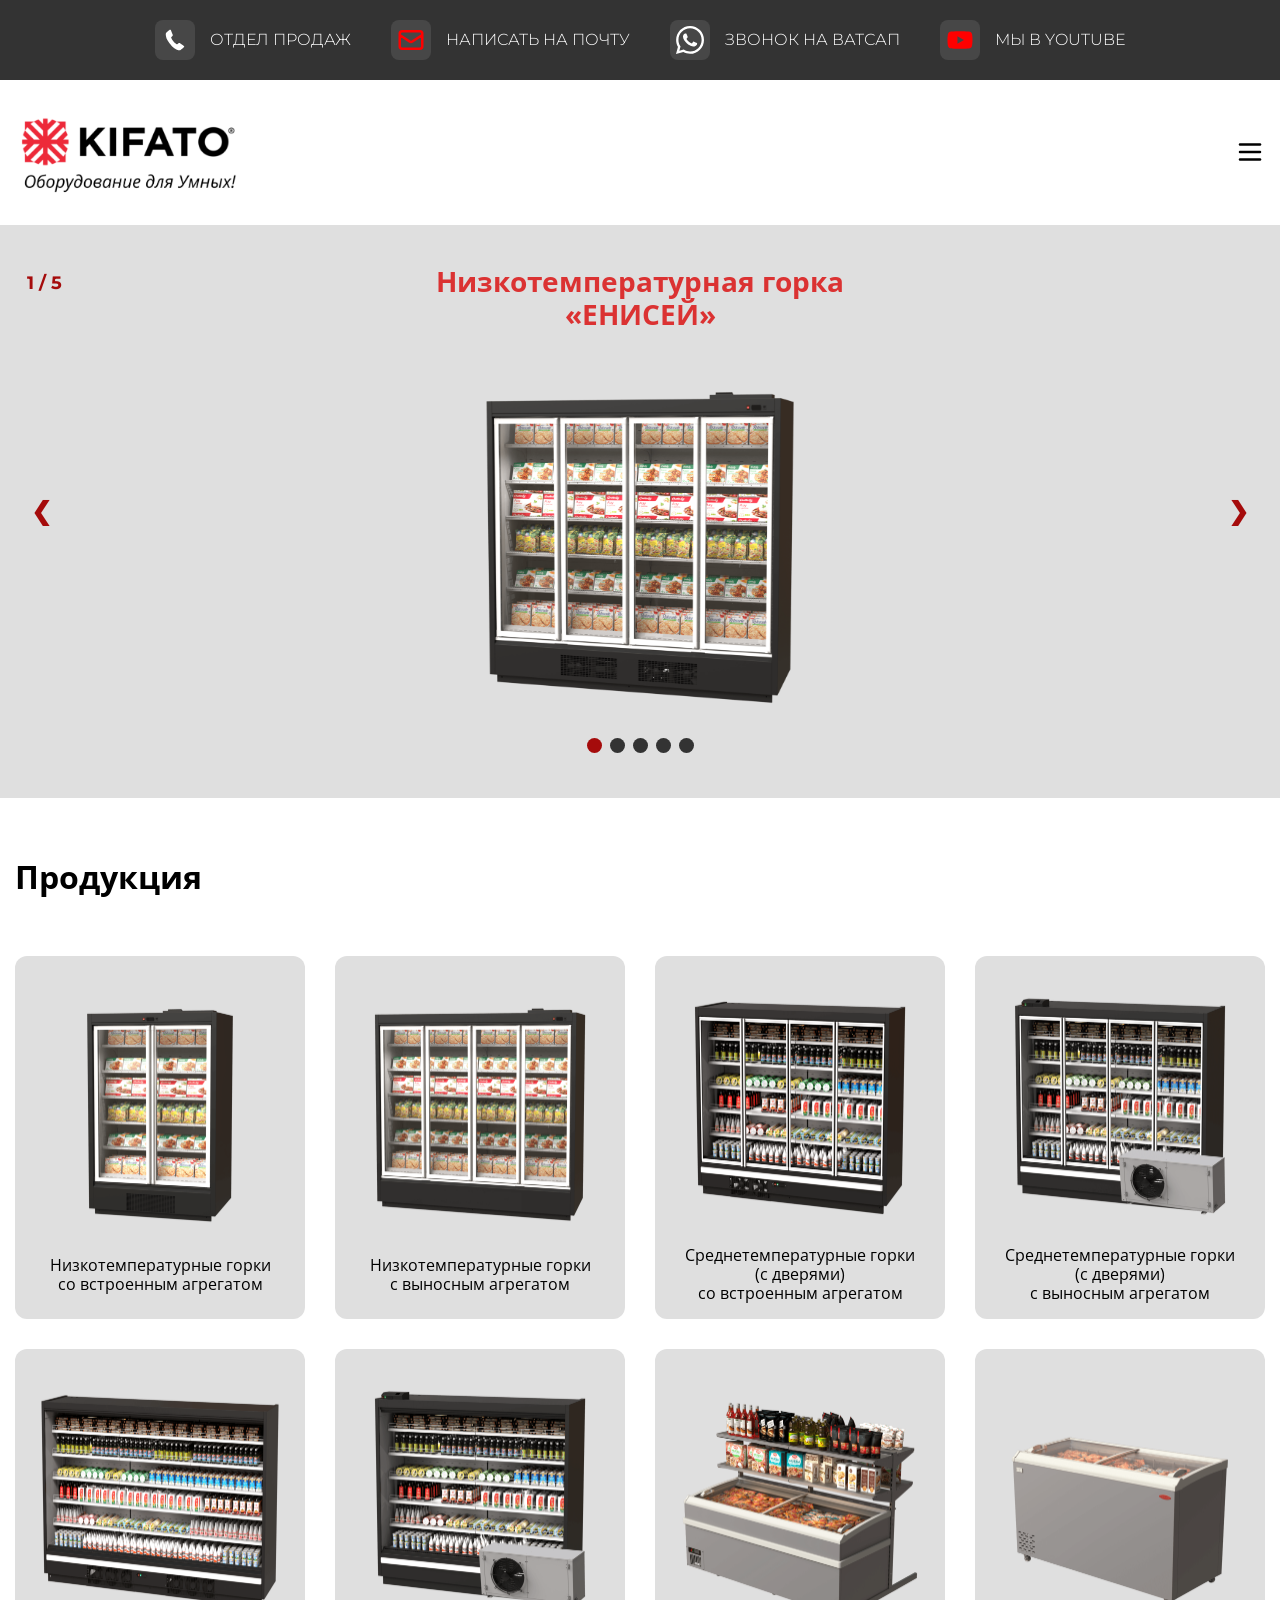
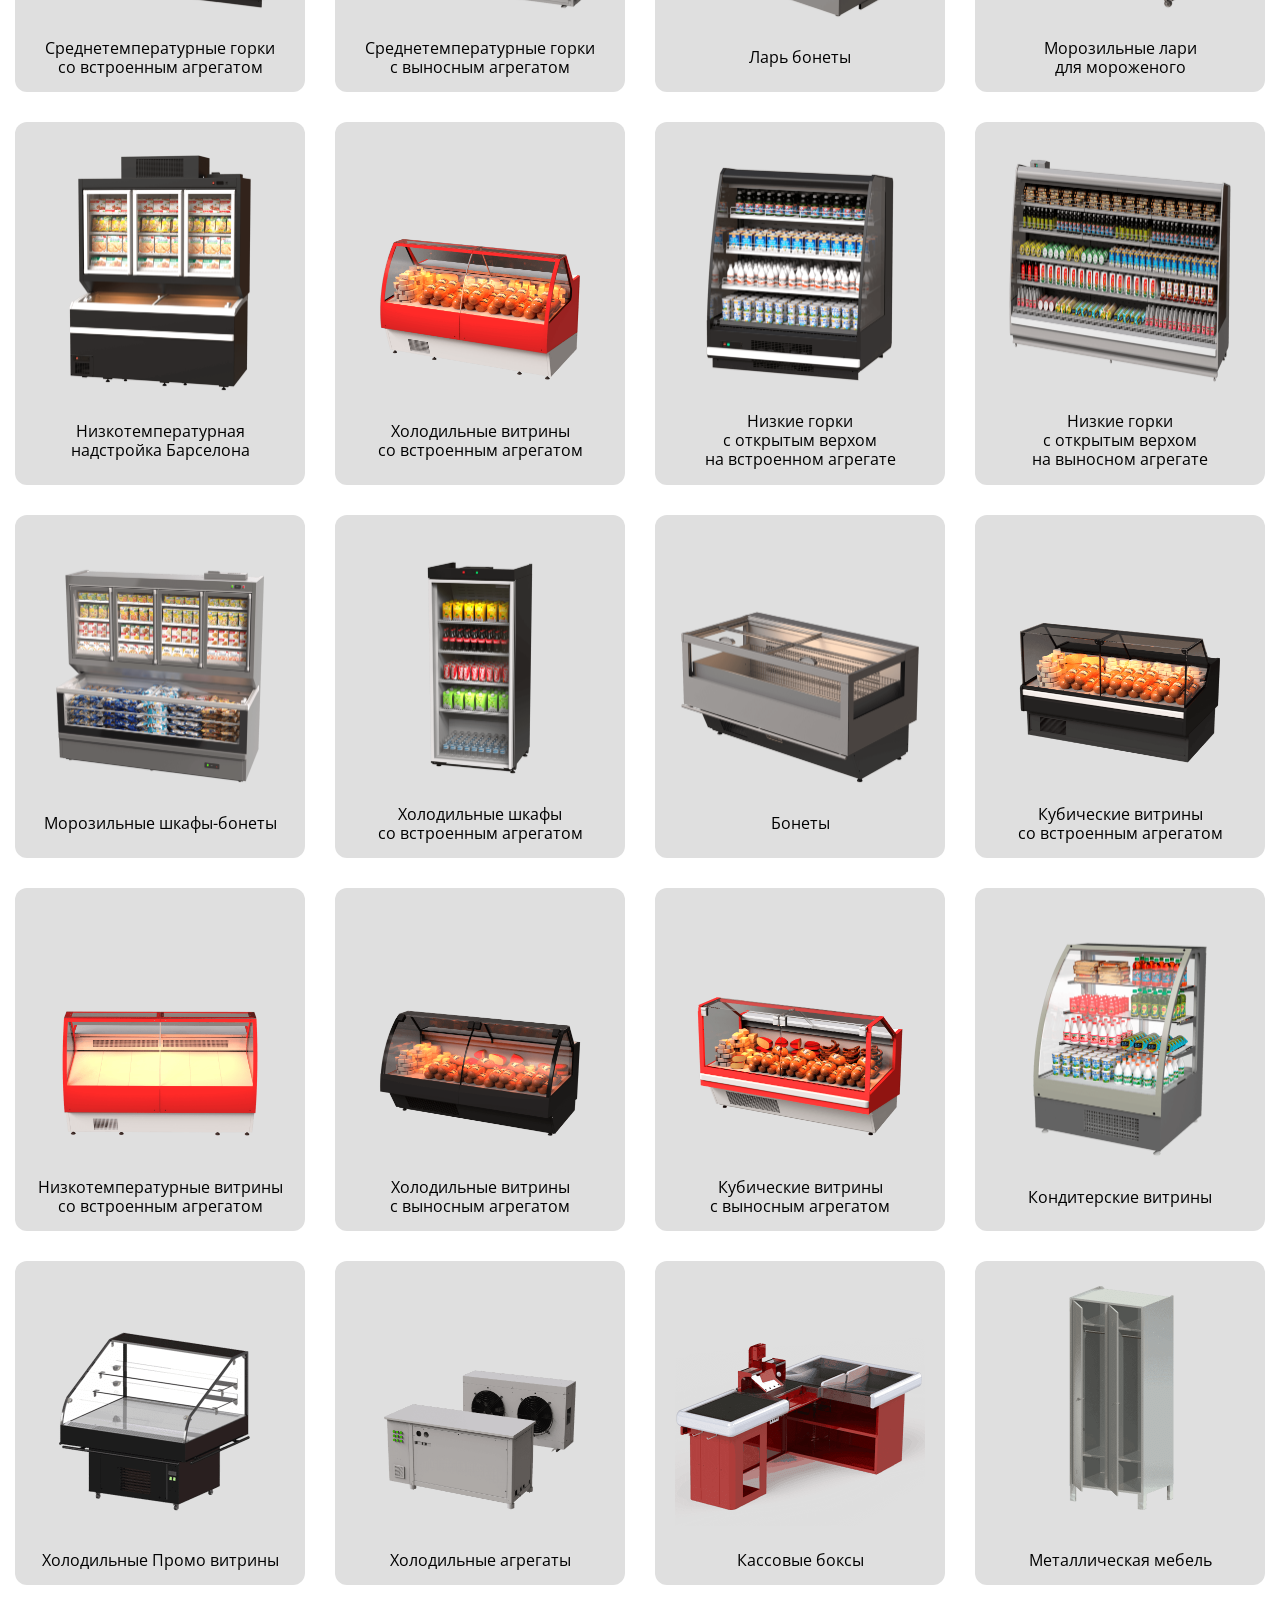
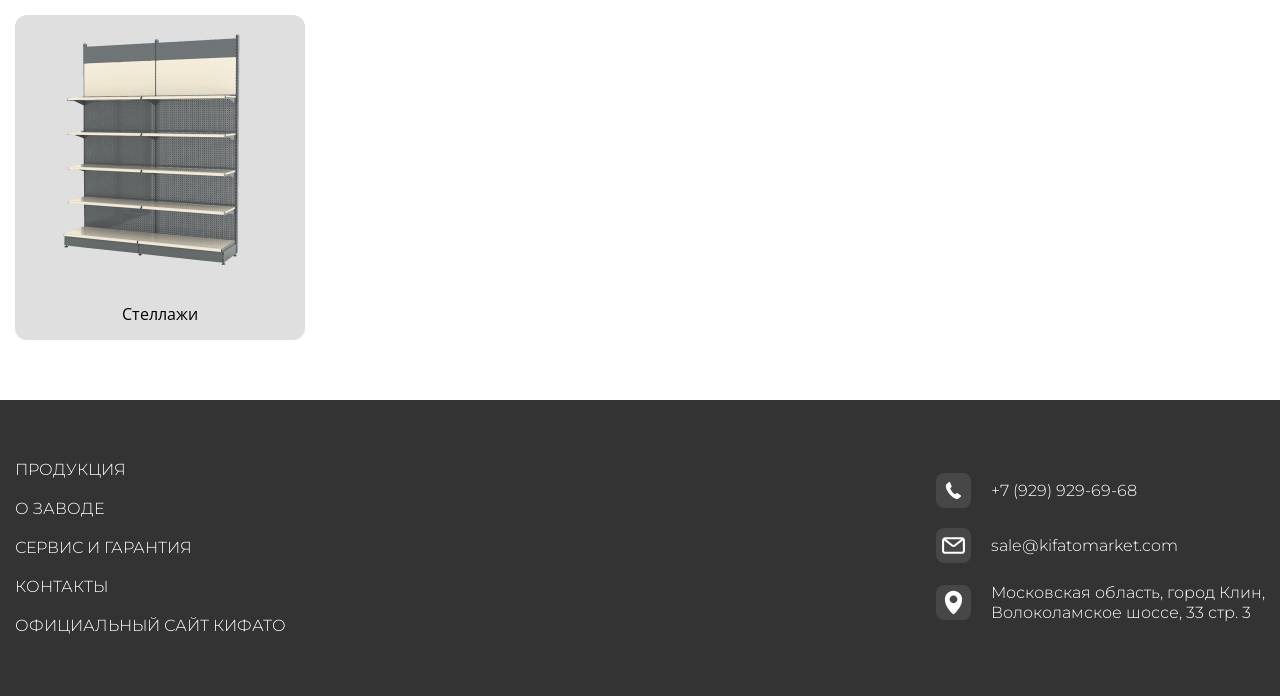
==== index.html @ a74490b3 "first commit" ====
<!DOCTYPE html>
<html lang="ru">
<head>
    <meta charset="UTF-8">
    <meta name="viewport" content="width=device-width, initial-scale=1.0">
    <title>КАТАЛОГ ХОЛОДИЛЬНОГО ОБОРУДОВАНИЯ</title>
    <link rel="stylesheet" href="./css/main.css">
    <meta name="keywords" content="Холодильное оборудование, Производство холодильного оборудования,Промышленные холодильные установки, Коммерческие холодильные системы, Холодильные камеры, Холодильные шкафы, Морозильные установки, Витрины для холодного отображения, Холодильное оборудование для супермаркетов, Морозильные камеры, Холодильное оборудование для пищевой промышленности, Холодильные агрегаты, Холодильное оборудование для магазинов">
    <meta name="description" content="Каталог холодильного оборудования от ведущего производителя полный спектр оборудования для всех видов магазинов супермаркетов гипермаркетов">
</head>
<body>

    <div class="navigation">
        <div class="top__navigation">
            <div class="conatiner">
                <div class="top__navigation__row">
                    <a href="tel:79299296968" class="top__navigation-link">
                        <img src="./img/icons/phone.svg" alt="phone">
                        <span class="top__navigation-text">отдел продаж</span>
                    </a>
                    <a href="mailto:sale@kifatomarket.com" class="top__navigation-link">
                        <img src="./img/icons/mail-red.svg" alt="mail">
                        <span class="top__navigation-text">написать на почту</span>
                    </a>
                    <a href="https://api.whatsapp.com/send/?phone=79299296968&text&type=phone_number&app_absent=0" class="top__navigation-link">
                        <img src="./img/icons/whatsapp.svg" alt="whatsapp">
                        <span class="top__navigation-text">звонок на ватсап</span>
                    </a>
                    <a href="https://www.youtube.com/channel/UCUfsoBr1ZgUbd3mUaezPyWw" class="top__navigation-link">
                        <img src="./img/icons/youtube.svg" alt="youtube">
                        <span class="top__navigation-text">мы в youtube</span>
                    </a>
                </div>
            </div>
        </div>
        <div class="bottom__navigation">
            <div class="container">
                <div class="bottom__navigation__row">
                    <div class="logo">
                        <a href="./index.html">
                            <img src="./img/logo/logo.png" alt="kifato">
                        </a>
                    </div>
                    <nav class="nav">
                        <ul class="nav__list">
                            <li class="nav__item">
                                <a href="./index.html" class="nav__link">ПРОДУКЦИЯ</a>
                            </li>
                            <li class="nav__item">
                                <a href="./factory.html" class="nav__link">О ЗАВОДЕ</a>
                            </li>
                            <li class="nav__item">
                                <a href="./service.html" class="nav__link">СЕРВИС И ГАРАНТИЯ</a>
                            </li>
                            <li class="nav__item">
                                <a href="./contacts.html" class="nav__link">КОНТАКТЫ</a>
                            </li>
                            <li class="nav__item">
                                <a href="https://kifato.com/" class="nav__link">ОФИЦИАЛЬНЫЙ САЙТ КИФАТО</a>
                            </li>
                        </ul>
                        <button class="close-menu">
                            <img src="./img/icons/close.svg" alt="close">
                        </button>
                    </nav>
                    <div class="burger-menu">
                        <button class="burger-menu__button">
                            <img src="./img/icons/burger.svg" alt="burger-menu">
                        </button>
                    </div>
                </div>
            </div>
        </div>
    </div>

    <header class="header">
        <div class="container">
            <div class="header__row">
                
                <div class="slideshow-container">

                    <div class="mySlides fade">
                        <div class="numbertext">1 / 5</div>
                        <div class="mySlides__content" style="width:100%">
                            <div class="mySlides__desc">
                                <h1 class="mySlides__title">Низкотемпературная горка <br> «ЕНИСЕЙ»</h1>
                            </div>
                            <img src="./img/products/nizkotemperaturnaya-gorka-enisey-2500-vstroyka.png" alt="Низкотемпературная горка">
                        </div>
                    </div>
  
                    <div class="mySlides fade">
                        <div class="numbertext">2 / 5</div>
                        <div class="mySlides__content" style="width:100%">
                            <div class="mySlides__desc">
                                <h1 class="mySlides__title">Шкаф-надстройка <br> «БАРСЕЛОНА»</h1>
                            </div>
                            <img src="./img/products/nizkotemperaturnaya-nadstroyka-lar-boneti-barselona.png" alt="Морозильный шкаф-надстройка">
                        </div>
                    </div>
  
                    <div class="mySlides fade">
                        <div class="numbertext">3 / 5</div>
                        <div class="mySlides__content" style="width:100%">
                            <div class="mySlides__desc">
                                <h1 class="mySlides__title">Среднетемпературная горка <br> «ПРАГА»</h1>
                            </div>
                            <img src="img/products/srednetemperaturnie-gorki-vinosnim-agregatom.png" alt="Среднетемпературная горка">
                        </div>
                    </div>

                    <div class="mySlides fade">
                        <div class="numbertext">4 / 5</div>
                        <div class="mySlides__content" style="width:100%">
                            <div class="mySlides__desc">
                                <h1 class="mySlides__title">Среднетемпературный шкаф <br> «АРКТИКА»</h1>
                            </div>
                            <img src="./img/products/xolodilnie-shkafi-vstroenim-agregatom.png" alt="Среднетемпературный шкаф">
                        </div>
                    </div>

                    <div class="mySlides fade">
                        <div class="numbertext">5 / 5</div>
                        <div class="mySlides__content" style="width:100%">
                            <div class="mySlides__desc">
                                <h1 class="mySlides__title">Ларь бонета <br> «ВЕНЕЦИЯ»</h1>
                            </div>
                            <img src="./img/products/lar-boneti.png" alt="Ларь бонета">
                        </div>
                    </div>
  
                    <a class="prev" onclick="plusSlides(-1)">&#10094;</a>
                    <a class="next" onclick="plusSlides(1)">&#10095;</a>

                </div>
  
                <div style="text-align:center">
                    <span class="dot" onclick="currentSlide(1)"></span>
                    <span class="dot" onclick="currentSlide(2)"></span>
                    <span class="dot" onclick="currentSlide(3)"></span>
                    <span class="dot" onclick="currentSlide(4)"></span>
                    <span class="dot" onclick="currentSlide(5)"></span>
                </div>
                  
            </div>

        </div>
    </header>

    <main class="main">

        <section class="products">
            <div class="container">
                <h2 class="products__title title-2">Продукция</h2>
                <div class="products__wrapper">
                    <a href="./nizkotemperaturniye-gorki-vstroenim-agregatom.html" class="product">
                        <img src="./img/products/nizkotemperaturnie-gorki-vstroenim-agregatom.png" alt="Низкотемпературные горки со встроенным агрегатом" class="product__img">
                        <h3 class="product__title title-3">
                            Низкотемпературные горки <br> со встроенным агрегатом
                        </h3>
                    </a>
                    <a href="" class="product">
                        <img src="./img/products/nizkotemperaturnie-gorki-vinosnim-agregatom.png" alt="Низкотемпературные горки с выносным агрегатом" class="product__img">
                        <h3 class="product__title title-3">
                            Низкотемпературные горки <br> с выносным агрегатом
                        </h3>
                    </a>
                    <a href="" class="product">
                        <img src="./img/products/srednetemperaturnie-gorki-vstroenim-agregatom-dveryami.png" alt="Среднетемпературные горки (с дверями) со встроенным агрегатом" class="product__img">
                        <h3 class="product__title title-3">
                            Среднетемпературные горки <br> (с дверями) <br> со встроенным агрегатом
                        </h3>
                    </a>
                    <a href="" class="product">
                        <img src="./img/products/srednetemperaturnie-gorki-vinosnim-agregatom-dveryami.png" alt="Среднетемпературные горки (с дверями) с выносным агрегатом" class="product__img">
                        <h3 class="product__title title-3">
                            Среднетемпературные горки <br> (с дверями) <br> с выносным агрегатом
                        </h3>
                    </a>
                    <a href="" class="product">
                        <img src="./img/products/srednetemperaturnie-gorki-vstroenim-agregatom.png" alt="Среднетемпературные горки со встроенным агрегатом" class="product__img">
                        <h3 class="product__title title-3">
                            Среднетемпературные горки <br> со встроенным агрегатом
                        </h3>
                    </a>
                    <a href="" class="product">
                        <img src="./img/products/srednetemperaturnie-gorki-vinosnim-agregatom.png" alt="Среднетемпературные горки с выносным агрегатом" class="product__img">
                        <h3 class="product__title title-3">
                            Среднетемпературные горки <br> с выносным агрегатом
                        </h3>
                    </a>
                    <a href="" class="product">
                        <img src="./img/products/lar-boneti.png" alt="Ларь бонеты" class="product__img">
                        <h3 class="product__title title-3">
                            Ларь бонеты
                        </h3>
                    </a>
                    <a href="" class="product">
                        <img src="./img/products/morozilnie-lari-morojennogo.png" alt="Морозильные лари для мороженого" class="product__img">
                        <h3 class="product__title title-3">
                            Морозильные лари <br> для мороженого
                        </h3>
                    </a>
                    <a href="" class="product">
                        <img src="./img/products/nizkotemperaturnaya-nadstroyka-lar-boneti-barselona.png" alt="Низкотемпературная надстройка Барселона" class="product__img">
                        <h3 class="product__title title-3">
                            Низкотемпературная <br> надстройка Барселона
                        </h3>
                    </a>
                    <a href="" class="product">
                        <img src="./img/products/xolodilnie-vitrini-vstroenim-agregatom.png" alt="Холодильные витрины со встроенным агрегатом" class="product__img">
                        <h3 class="product__title title-3">
                            Холодильные витрины <br> со встроенным агрегатом
                        </h3>
                    </a>
                    <a href="" class="product">
                        <img src="./img/products/nizkie-gorki-otkritim-verxom-vstroenim-agregatom.png" alt="Низкие горки с открытым верхом на встроенном агрегате" class="product__img">
                        <h3 class="product__title title-3">
                            Низкие горки <br> с открытым верхом <br> на встроенном агрегате
                        </h3>
                    </a>
                    <a href="" class="product">
                        <img src="./img/products/nizkie-gorki-otkritim-verxom-vinosnom-agregate.png" alt="Низкие горки с открытым верхом на выносном агрегате" class="product__img">
                        <h3 class="product__title title-3">
                            Низкие горки <br> с открытым верхом <br> на выносном агрегате
                        </h3>
                    </a>
                    <a href="" class="product">
                        <img src="./img/products/morozilnie-shkafi-boneti.png" alt="Морозильные шкафы-бонеты" class="product__img">
                        <h3 class="product__title title-3">
                            Морозильные шкафы-бонеты
                        </h3>
                    </a>
                    <a href="" class="product">
                        <img src="./img/products/xolodilnie-shkafi-vstroenim-agregatom.png" alt="Холодильные шкафы со встроенным агрегатом" class="product__img">
                        <h3 class="product__title title-3">
                            Холодильные шкафы <br> со встроенным агрегатом
                        </h3>
                    </a>
                    <a href="" class="product">
                        <img src="./img/products/boneti.png" alt="Бонеты" class="product__img">
                        <h3 class="product__title title-3">
                            Бонеты
                        </h3>
                    </a>
                    <a href="" class="product">
                        <img src="./img/products/kubicheskie-vitrini-vstroenim-agregatom.png" alt="Кубические витрины со встроенным агрегатом" class="product__img">
                        <h3 class="product__title title-3">
                            Кубические витрины <br> со встроенным агрегатом
                        </h3>
                    </a>
                    <a href="" class="product">
                        <img src="./img/products/nizkotemperaturnie-vitrini-vstroenim-agregatom.png" alt="Низкотемпературные витрины со встроенным агрегатом" class="product__img">
                        <h3 class="product__title title-3">
                            Низкотемпературные витрины <br> со встроенным агрегатом
                        </h3>
                    </a>
                    <a href="" class="product">
                        <img src="./img/products/xolodilnie-vitrini-vinosnim-agregatom.png" alt="Холодильные витрины с выносным агрегатом" class="product__img">
                        <h3 class="product__title title-3">
                            Холодильные витрины <br> с выносным агрегатом 
                        </h3>
                    </a>
                    <a href="" class="product">
                        <img src="./img/products/kubicheskie-vitrini-vinosnim-agregatom.png" alt="Кубические витрины с выносным агрегатом" class="product__img">
                        <h3 class="product__title title-3">
                            Кубические витрины <br> с выносным агрегатом
                        </h3>
                    </a>
                    <a href="" class="product">
                        <img src="./img/products/konditerskie-vitrini.png" alt="Кондитерские витрины" class="product__img">
                        <h3 class="product__title title-3">
                            Кондитерские витрины
                        </h3>
                    </a>
                    <a href="" class="product">
                        <img src="./img/products/xolodilnie-promo-vitrini.png" alt="Холодильные Промо витрины" class="product__img">
                        <h3 class="product__title title-3">
                            Холодильные Промо витрины
                        </h3>
                    </a>
                    <a href="" class="product">
                        <img src="./img/products/xolodilnie-agregati.png" alt="Холодильные агрегаты" class="product__img">
                        <h3 class="product__title title-3">
                            Холодильные агрегаты
                        </h3>
                    </a>
                    <a href="" class="product">
                        <img src="./img/products/kasovie-boksi.png" alt="Кассовые боксы" class="product__img">
                        <h3 class="product__title title-3">
                            Кассовые боксы
                        </h3>
                    </a>
                    <a href="" class="product">
                        <img src="./img/products/metalicheskaya-mebel.png" alt="Металлическая мебель" class="product__img">
                        <h3 class="product__title title-3">
                            Металлическая мебель
                        </h3>
                    </a>
                    <a href="./stelaji.html" class="product">
                        <img src="./img/products/stelaj.png" alt="Стеллажи" class="product__img">
                        <h3 class="product__title title-3">
                            Стеллажи
                        </h3>
                    </a>
                </div>
            </div>
        </section>

    </main>
    
    <footer class="footer">
        <div class="container">
            <div class="footer__row">
                <div class="footer__nav">
                    <ul class="footer__nav-list">    
                        <li class="footer__nav-item">
                            <a href="./index.html" class="footer__nav-link">ПРОДУКЦИЯ</a>
                        </li>
                        <li class="footer__nav-item">
                            <a href="./factory.html" class="footer__nav-link">О ЗАВОДЕ</a>
                        </li>
                        <li class="footer__nav-item">
                            <a href="./service.html" class="footer__nav-link">СЕРВИС И ГАРАНТИЯ</a>
                        </li>
                        <li class="footer__nav-item">
                            <a href="./contacts.html" class="footer__nav-link">КОНТАКТЫ</a>
                        </li>
                        <li class="footer__nav-item">
                            <a href="https://kifato.com/" class="footer__nav-link">ОФИЦИАЛЬНЫЙ САЙТ КИФАТО</a>
                        </li>
                    </ul>
                </div>
                <div class="footer__socials">
                    <ul class="footer__socials-list">
                        <li class="footer__socials-item">
                            <a href="tel:79299296968">
                                <img src="./img/icons/phone.svg" alt="phone">
                                +7 (929) 929-69-68
                            </a>
                        </li>
                        <li class="footer__socials-item">
                            <a href="mailto:sale@kifatomarket.com">
                                <img src="./img/icons/mail.svg" alt="email">
                                sale@kifatomarket.com
                            </a>
                        </li>
                        <li class="footer__socials-item">
                            <span>
                                <img src="./img/icons/address.svg" alt="address">
                                Московская область, город Клин, <br> 
                                Волоколамское шоссе, 33 стр. 3
                            </span>
                        </li>
                    </ul>
                </div>
            </div>
        </div>
    </footer>

    <script src="./js/slider.js"></script>
    <script src="./js/navigation-menu.js"></script>

</body>
</html>
---- css/main.css ----
/* Reset and base styles  */
@import url("https://fonts.googleapis.com/css2?family=Montserrat:wght@300;400;700&family=Open+Sans:wght@400;500;700&family=Playfair+Display:wght@400;700&display=swap");
* {
  padding: 0px;
  margin: 0px;
  border: none;
}

*,
*::before,
*::after {
  box-sizing: border-box;
}

/* Links */
a, a:link, a:visited {
  text-decoration: none;
}

a:hover {
  text-decoration: none;
}

/* Common */
aside, nav, footer, header, section, main {
  display: block;
}

h1, h2, h3, h4, h5, h6, p {
  font-size: inherit;
  font-weight: inherit;
}

ul, ul li {
  list-style: none;
}

img {
  vertical-align: top;
}

img, svg {
  max-width: 100%;
  height: auto;
}

address {
  font-style: normal;
}

/* Form */
input, textarea, button, select {
  font-family: inherit;
  font-size: inherit;
  color: inherit;
  background-color: transparent;
}

input::-ms-clear {
  display: none;
}

button, input[type=submit] {
  display: inline-block;
  box-shadow: none;
  background-color: transparent;
  background: none;
  cursor: pointer;
}

input:focus, input:active,
button:focus, button:active {
  outline: none;
}

button::-moz-focus-inner {
  padding: 0;
  border: 0;
}

label {
  cursor: pointer;
}

legend {
  display: block;
}

html, body {
  font-family: "Montserrat", sans-serif;
  font-size: 16px;
  font-weight: 400;
  line-height: 1.2;
}

.modal-open {
  height: 100vh;
  overflow-y: hidden;
}

.container {
  max-width: 1430px;
  padding: 0 15px;
  margin: 0 auto;
}

.title-2 {
  font-size: 32px;
  font-family: "Open Sans", sans-serif;
  font-weight: 700;
}

.title-3 {
  font-size: 24px;
  font-family: "Open Sans", sans-serif;
  font-weight: 700;
}

.title-4 {
  font-size: 22px;
  font-family: "Open Sans", sans-serif;
  font-weight: 700;
  color: #ff0000;
}

@media (max-width: 992px) {
  .title-2 {
    font-size: 30px;
  }
  .title-3 {
    font-size: 22px;
  }
}
@media (max-width: 768px) {
  .title-2 {
    font-size: 28px;
  }
  .title-3 {
    font-size: 20px;
  }
  .title-4 {
    font-size: 20px;
  }
}
@media (max-width: 600px) {
  .title-2 {
    font-size: 24px;
  }
  .title-3 {
    font-size: 18px;
  }
  .title-4 {
    font-size: 18px;
  }
}
.top__navigation {
  padding: 20px;
  background-color: #333;
}

.top__navigation__row {
  display: flex;
  justify-content: center;
  align-items: center;
  -moz-column-gap: 40px;
       column-gap: 40px;
}

.top__navigation-link {
  display: flex;
  align-items: center;
  -moz-column-gap: 15px;
       column-gap: 15px;
  color: #fff;
  font-weight: 300;
  text-transform: uppercase;
  transition: opacity 0.2s ease-in;
}
.top__navigation-link:hover {
  opacity: 0.7;
}
.top__navigation-link img {
  padding: 5px;
  width: 40px;
  height: 40px;
  background-color: #474747;
  border-radius: 8px;
}

.bottom__navigation {
  padding: 30px 0;
}

.bottom__navigation__row {
  display: flex;
  justify-content: space-between;
  align-items: center;
  -moz-column-gap: 40px;
       column-gap: 40px;
}

.logo {
  max-width: 18%;
}

.nav__list {
  display: flex;
  -moz-column-gap: 30px;
       column-gap: 30px;
}

.nav__link {
  font-size: 18px;
  color: #000;
  transition: color 0.2s ease-in;
}
.nav__link:hover {
  color: #ff0000;
}

.burger-menu {
  display: none;
}

.burger-menu__button {
  width: 30px;
  height: 30px;
}

.close-menu {
  display: none;
  width: 25px;
  height: 25px;
}

@media (max-width: 1300px) {
  .nav {
    display: flex;
    justify-content: center;
    align-items: center;
    height: 0%;
    width: 100%;
    position: fixed;
    z-index: 1;
    top: 0;
    left: 0;
    background-color: rgb(0, 0, 0);
    overflow-y: hidden;
    transition: 0.5s;
  }
  .nav__list {
    flex-direction: column;
    align-items: center;
    row-gap: 20px;
  }
  .nav__link {
    font-size: 14px;
    color: #fff;
    text-align: center;
  }
  .nav--open {
    height: 100%;
  }
  .burger-menu {
    display: block;
  }
  .close-menu {
    position: absolute;
    top: 20px;
    right: 20px;
    display: block;
  }
}
@media (max-width: 992px) {
  .logo {
    max-width: 25%;
  }
}
@media (max-width: 768px) {
  .logo {
    max-width: 30%;
  }
  .top__navigation-link span {
    display: none;
  }
}
@media (max-width: 600px) {
  .logo {
    max-width: 40%;
  }
}
@media (max-width: 426px) {
  .logo {
    max-width: 50%;
  }
}
.header {
  padding: 40px 0;
  background-color: #dfdfdf;
}

.slideshow-container {
  position: relative;
  max-width: 100%;
  height: auto;
}

.mySlides {
  display: none;
}

.mySlides__content {
  display: flex;
  flex-direction: column;
  justify-content: center;
  align-items: center;
}
.mySlides__content img {
  max-width: 30%;
  margin-bottom: 20px;
}

.mySlides__title {
  text-align: center;
  font-family: "Open Sans", sans-serif;
  font-size: 28px;
  font-weight: 700;
  color: #db3232;
  margin-bottom: 20px;
}

.prev, .next {
  cursor: pointer;
  position: absolute;
  top: 50%;
  width: auto;
  margin-top: -22px;
  padding: 16px;
  color: #a50b0b;
  font-weight: bold;
  font-size: 25px;
  transition: 0.6s ease;
  border-radius: 0 3px 3px 0;
  -webkit-user-select: none;
     -moz-user-select: none;
          user-select: none;
}

.next {
  right: 0;
  border-radius: 3px 0 0 3px;
}

.prev:hover, .next:hover {
  background-color: rgba(0, 0, 0, 0.8);
  color: #fff;
}

.numbertext {
  color: #a50b0b;
  font-weight: 700;
  padding: 8px 12px;
  position: absolute;
  font-size: 18px;
  top: 0;
}

.dot {
  cursor: pointer;
  height: 15px;
  width: 15px;
  margin: 0 2px;
  background-color: #333;
  border-radius: 50%;
  display: inline-block;
  transition: background-color 0.6s ease;
}

.active, .dot:hover {
  background-color: #a50b0b;
}

.fade {
  animation-name: fade;
  animation-duration: 1.5s;
}

@keyframes fade {
  from {
    opacity: 0.4;
  }
  to {
    opacity: 1;
  }
}
@media (max-width: 1200px) {
  .mySlides__content img {
    max-width: 35%;
  }
}
@media (max-width: 992px) {
  .mySlides__content img {
    max-width: 40%;
  }
}
@media (max-width: 768px) {
  .mySlides__content img {
    max-width: 50%;
  }
  .mySlides__title {
    font-size: 18px;
    margin-bottom: 0;
  }
  .dot {
    height: 12px;
    width: 12px;
  }
}
@media (max-width: 600px) {
  .header {
    padding: 20px 0;
  }
  .mySlides__content img {
    max-width: 70%;
  }
  .prev, .next {
    padding: 5px;
    font-size: 20px;
  }
  .numbertext {
    display: none;
  }
  .dot {
    height: 8px;
    width: 8px;
  }
}
@media (max-width: 426px) {
  .mySlides__content img {
    max-width: 90%;
  }
}
.certificate {
  padding: 60px 0;
}

.certificate__title {
  margin-bottom: 60px;
}

.certificate__row {
  display: flex;
  justify-content: space-between;
  align-items: center;
  -moz-column-gap: 40px;
       column-gap: 40px;
}

.certificate__desc {
  max-width: 50%;
  font-size: 18px;
}
.certificate__desc p + p {
  margin-top: 1em;
}

.products {
  padding: 60px 0;
}

.products__title {
  margin-bottom: 60px;
}

.products__wrapper {
  display: grid;
  grid-template-columns: repeat(auto-fit, minmax(290px, 1fr));
  grid-gap: 30px;
}

.product {
  display: flex;
  flex-direction: column;
  row-gap: 25px;
  justify-content: center;
  align-items: center;
  background-color: #dfdfdf;
  border-radius: 12px;
  padding: 15px;
}
.product:hover .product__img {
  transform: scale(1.1);
}
.product:hover .product__title {
  color: #ff0000;
}

.product__img {
  -o-object-fit: contain;
     object-fit: contain;
  height: 250px;
  transition: transform 0.3s ease-in;
}

.product__title {
  color: #000;
  font-size: 16px;
  font-weight: 400;
  text-align: center;
  transition: color 0.3s ease-in;
}

.footer {
  padding: 60px 0;
  background-color: #333;
}
.footer a {
  transition: opacity 0.2s ease-in;
}
.footer a:hover {
  opacity: 0.5;
}

.footer__row {
  display: flex;
  justify-content: space-between;
  align-items: center;
  -moz-column-gap: 40px;
       column-gap: 40px;
  row-gap: 40px;
}

.footer__nav-list, .footer__socials-list {
  display: flex;
  flex-direction: column;
  row-gap: 20px;
}

.footer__nav-link {
  font-weight: 300;
  color: #fff;
}

.footer__socials-item a, .footer__socials-item span {
  display: flex;
  align-items: center;
  -moz-column-gap: 20px;
       column-gap: 20px;
  font-weight: 300;
  color: #fff;
}
.footer__socials-item a img, .footer__socials-item span img {
  padding: 5px;
  width: 35px;
  height: 35px;
  background-color: #474747;
  border-radius: 8px;
}

@media (max-width: 768px) {
  .footer {
    padding: 40px 0;
  }
  .footer__row {
    flex-direction: column;
    align-items: start;
  }
  .footer__nav-list, .footer__socials-list {
    row-gap: 15px;
  }
}
@media (max-width: 600px) {
  .footer {
    padding: 20px 0;
  }
  .footer__nav-link {
    font-size: 14px;
  }
  .footer__socials-item a, .footer__socials-item span {
    -moz-column-gap: 15px;
         column-gap: 15px;
    font-size: 14px;
  }
  .footer__socials-item a img, .footer__socials-item span img {
    width: 30px;
    height: 30px;
  }
}
.factory {
  padding: 60px 0;
}

.factory__title {
  margin-bottom: 60px;
}

.factory__row {
  max-width: 1200px;
  margin: 0 auto;
  display: flex;
  flex-direction: column;
  row-gap: 80px;
}

.factory__img img {
  width: 100%;
}

.factory__desc {
  display: flex;
  flex-direction: column;
  row-gap: 30px;
}
.factory__desc p {
  font-size: 18px;
}

.factory__list-title {
  color: #ff0000;
  font-size: 18px;
  text-decoration: underline;
}

.factory__list {
  display: flex;
  flex-direction: column;
  row-gap: 15px;
  font-weight: 700;
}

.factory__video {
  display: flex;
  justify-content: center;
  -moz-column-gap: 30px;
       column-gap: 30px;
  row-gap: 30px;
}
.factory__video iframe {
  max-width: 600px;
}

@media (max-width: 768px) {
  .factory {
    padding: 40px 0;
  }
  .factory__title {
    margin-bottom: 40px;
  }
  .factory__row {
    row-gap: 60px;
  }
  .factory__video {
    flex-direction: column;
    align-items: center;
  }
  .factory__video iframe {
    max-width: 100%;
  }
}
@media (max-width: 600px) {
  .factory {
    padding: 20px 0;
  }
  .factory__title {
    margin-bottom: 20px;
  }
  .factory__row {
    row-gap: 30px;
  }
  .factory__img img {
    width: 100%;
    height: 220px;
    -o-object-fit: cover;
       object-fit: cover;
  }
  .factory__desc {
    row-gap: 20px;
  }
  .factory__desc p {
    font-size: 16px;
  }
  .factory__list-title {
    font-size: 16px;
  }
  .factory__list {
    font-size: 14px;
  }
}
.service {
  padding: 60px 0;
}

.service__title {
  margin-bottom: 60px;
}

.service__row {
  display: flex;
  flex-direction: column;
  row-gap: 60px;
}

.service__content-title {
  font-size: 28px;
  margin-bottom: 30px;
  text-align: center;
  color: #ff0000;
}

.service__content-desc {
  padding: 20px;
  font-weight: 700;
  font-size: 18px;
  line-height: 1.5;
  text-align: justify;
  background-color: #474747;
  color: #fff;
}

.service__gallery-title {
  margin-bottom: 30px;
}

.service__gallery-wrapper {
  display: grid;
  grid-template-columns: repeat(auto-fit, minmax(290px, 1fr));
  grid-gap: 30px;
}

.service__job-title {
  margin-bottom: 30px;
}

.service__job-list {
  display: flex;
  flex-direction: column;
  row-gap: 15px;
}

.service__job-item {
  font-family: "Open Sans", sans-serif;
  font-weight: 700;
  text-transform: uppercase;
}

@media (max-width: 768px) {
  .service {
    padding: 40px 0;
  }
  .service__title {
    margin-bottom: 40px;
  }
  .service__row {
    row-gap: 30px;
  }
}
@media (max-width: 600px) {
  .service {
    padding: 20px 0;
  }
  .service__title {
    margin-bottom: 20px;
  }
  .service__content-title {
    font-size: 20px;
    margin-bottom: 20px;
  }
  .service__content-desc {
    padding: 10px;
    font-size: 14px;
    text-align: center;
  }
  .service__gallery-title {
    margin-bottom: 20px;
  }
  .service__job-title {
    margin-bottom: 20px;
  }
  .service__job-item {
    font-size: 14px;
  }
}
.contacts {
  padding: 60px 0;
}

.contacts__title {
  margin-bottom: 60px;
}

.contacts__row {
  display: flex;
  flex-direction: column;
  row-gap: 80px;
}

.contacts__desc {
  display: flex;
  align-items: center;
  row-gap: 30px;
  -moz-column-gap: 40px;
       column-gap: 40px;
}

.contacts__list {
  max-width: 45%;
  display: flex;
  flex-direction: column;
  row-gap: 20px;
}
.contacts__list p {
  font-size: 18px;
}
.contacts__list a, .contacts__list span {
  display: flex;
  align-items: center;
  -moz-column-gap: 15px;
       column-gap: 15px;
  color: #000;
}
.contacts__list a img, .contacts__list span img {
  width: 40px;
  height: 40px;
}

.contacts__map {
  max-width: 50%;
}
.contacts__map iframe {
  max-width: 100%;
}

.contacts__address-title {
  margin-bottom: 40px;
}

.contacts__address-list {
  display: grid;
  grid-template-columns: repeat(auto-fit, minmax(290px, 1fr));
  grid-gap: 30px;
}

.contacts__address-item {
  display: flex;
  align-items: center;
  -moz-column-gap: 10px;
       column-gap: 10px;
}
.contacts__address-item img {
  width: 40px;
  height: 40px;
}

@media (max-width: 1024px) {
  .contacts__desc {
    flex-direction: column;
  }
  .contacts__list, .contacts__map {
    max-width: 100%;
  }
}
@media (max-width: 768px) {
  .contacts {
    padding: 40px 0;
  }
  .contacts__title {
    margin-bottom: 40px;
  }
  .contacts__row {
    row-gap: 60px;
  }
}
@media (max-width: 600px) {
  .contacts {
    padding: 20px 0;
  }
  .contacts__title {
    margin-bottom: 20px;
  }
  .contacts__row {
    row-gap: 30px;
  }
  .contacts__list p {
    font-size: 16px;
  }
  .contacts__list a, .contacts__list span {
    font-size: 14px;
  }
  .contacts__list a img, .contacts__list span img {
    width: 30px;
    height: 30px;
  }
  .contacts__address-title {
    margin-bottom: 20px;
  }
  .contacts__address-item {
    font-size: 14px;
  }
  .contacts__address-item img {
    width: 30px;
    height: 30px;
  }
}
.product-description {
  padding: 60px 0;
}

.product-description__title {
  font-size: 32px;
  margin-bottom: 60px;
}

.product-description__list {
  display: grid;
  grid-gap: 30px;
  justify-content: center;
  grid-template-columns: repeat(auto-fit, minmax(290px, 600px));
}

.product-description__item {
  padding: 15px;
  border-radius: 12px;
  background-color: #dfdfdf;
}

.product-description__item-title {
  font-size: 20px;
  text-align: center;
}

.product-description__item-img {
  text-align: center;
  margin-bottom: 25px;
}
.product-description__item-img img {
  max-width: 70%;
}

.product-description__item-row {
  display: flex;
  flex-direction: column;
  row-gap: 15px;
}
.product-description__item-row .product-description__item-col {
  border-bottom: 1px solid #000000;
  padding-bottom: 15px;
}
.product-description__item-row .product-description__item-col:last-child {
  border-bottom: none;
  padding-bottom: none;
}

.product-description__item-col__title {
  font-size: 18px;
  margin-bottom: 20px;
  color: #ff0000;
  font-weight: 700;
}

.product-description__item-col__text {
  display: flex;
  flex-direction: column;
  row-gap: 15px;
  font-size: 14px;
  font-weight: 700;
  text-transform: uppercase;
}
.product-description__item-col__text dt {
  color: #f11919;
}

.product-description__item-col-hidden {
  display: none;
}

.product-description__item-col-show {
  display: block;
}

.product-description__item-col-open {
  padding: 10px;
  background-color: #f11919;
}
.product-description__item-col-open img {
  width: 30px;
  height: 30px;
}
.product-description__item-col-open--click {
  transform: rotate(180deg);
}

@media (max-width: 1270px) {
  .product-description__list {
    grid-template-columns: repeat(auto-fit, minmax(290px, 400px));
  }
}
@media (max-width: 900px) {
  .product-description__list {
    grid-template-columns: repeat(auto-fit, minmax(290px, 350px));
  }
}
@media (max-width: 768px) {
  .product-description {
    padding: 40px 0;
  }
  .product-description__list {
    grid-template-columns: repeat(auto-fit, minmax(290px, 300px));
  }
  .product-description__title {
    font-size: 24px;
    margin-bottom: 40px;
  }
  .product-description__item-img img {
    max-width: 80%;
  }
}
@media (max-width: 600px) {
  .product-description {
    padding: 20px 0;
  }
  .product-description__title {
    font-size: 20px;
    margin-bottom: 20px;
  }
  .product-description__item-img img {
    max-width: 100%;
  }
}/*# sourceMappingURL=main.css.map */
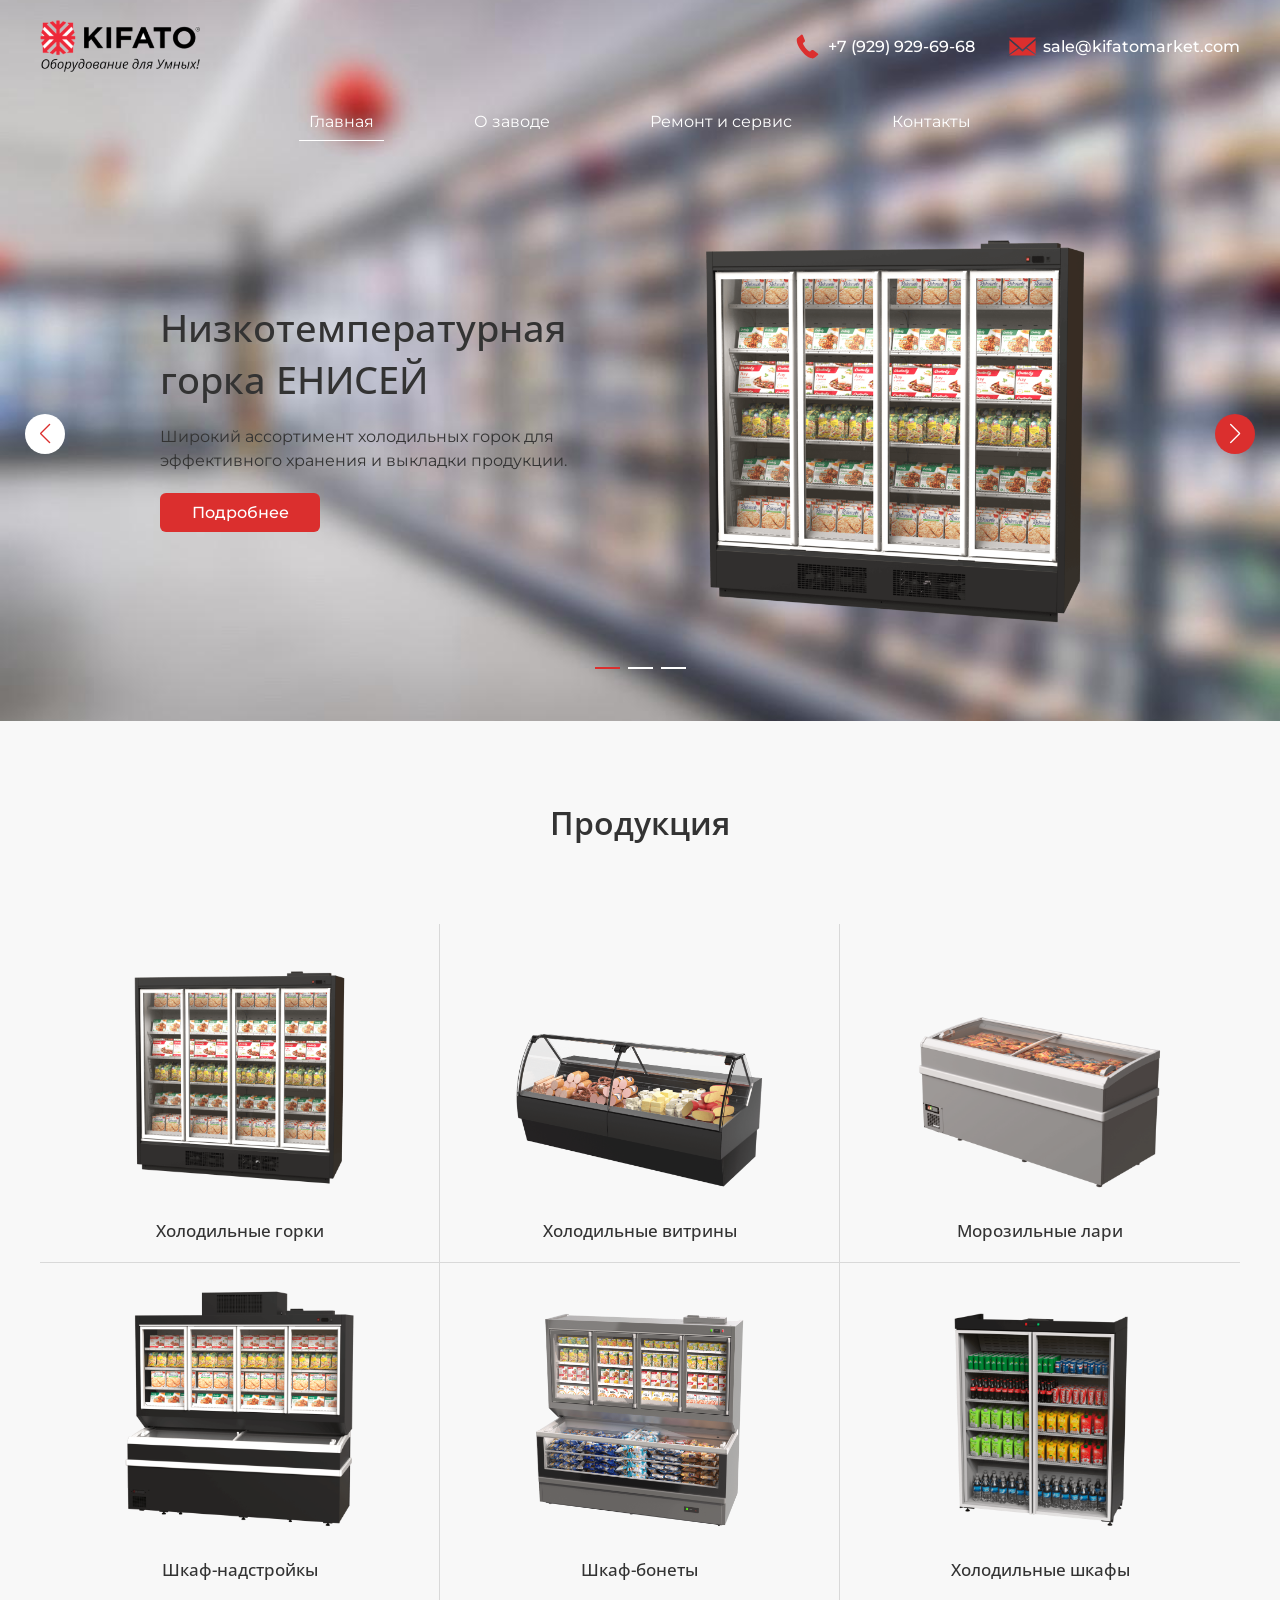
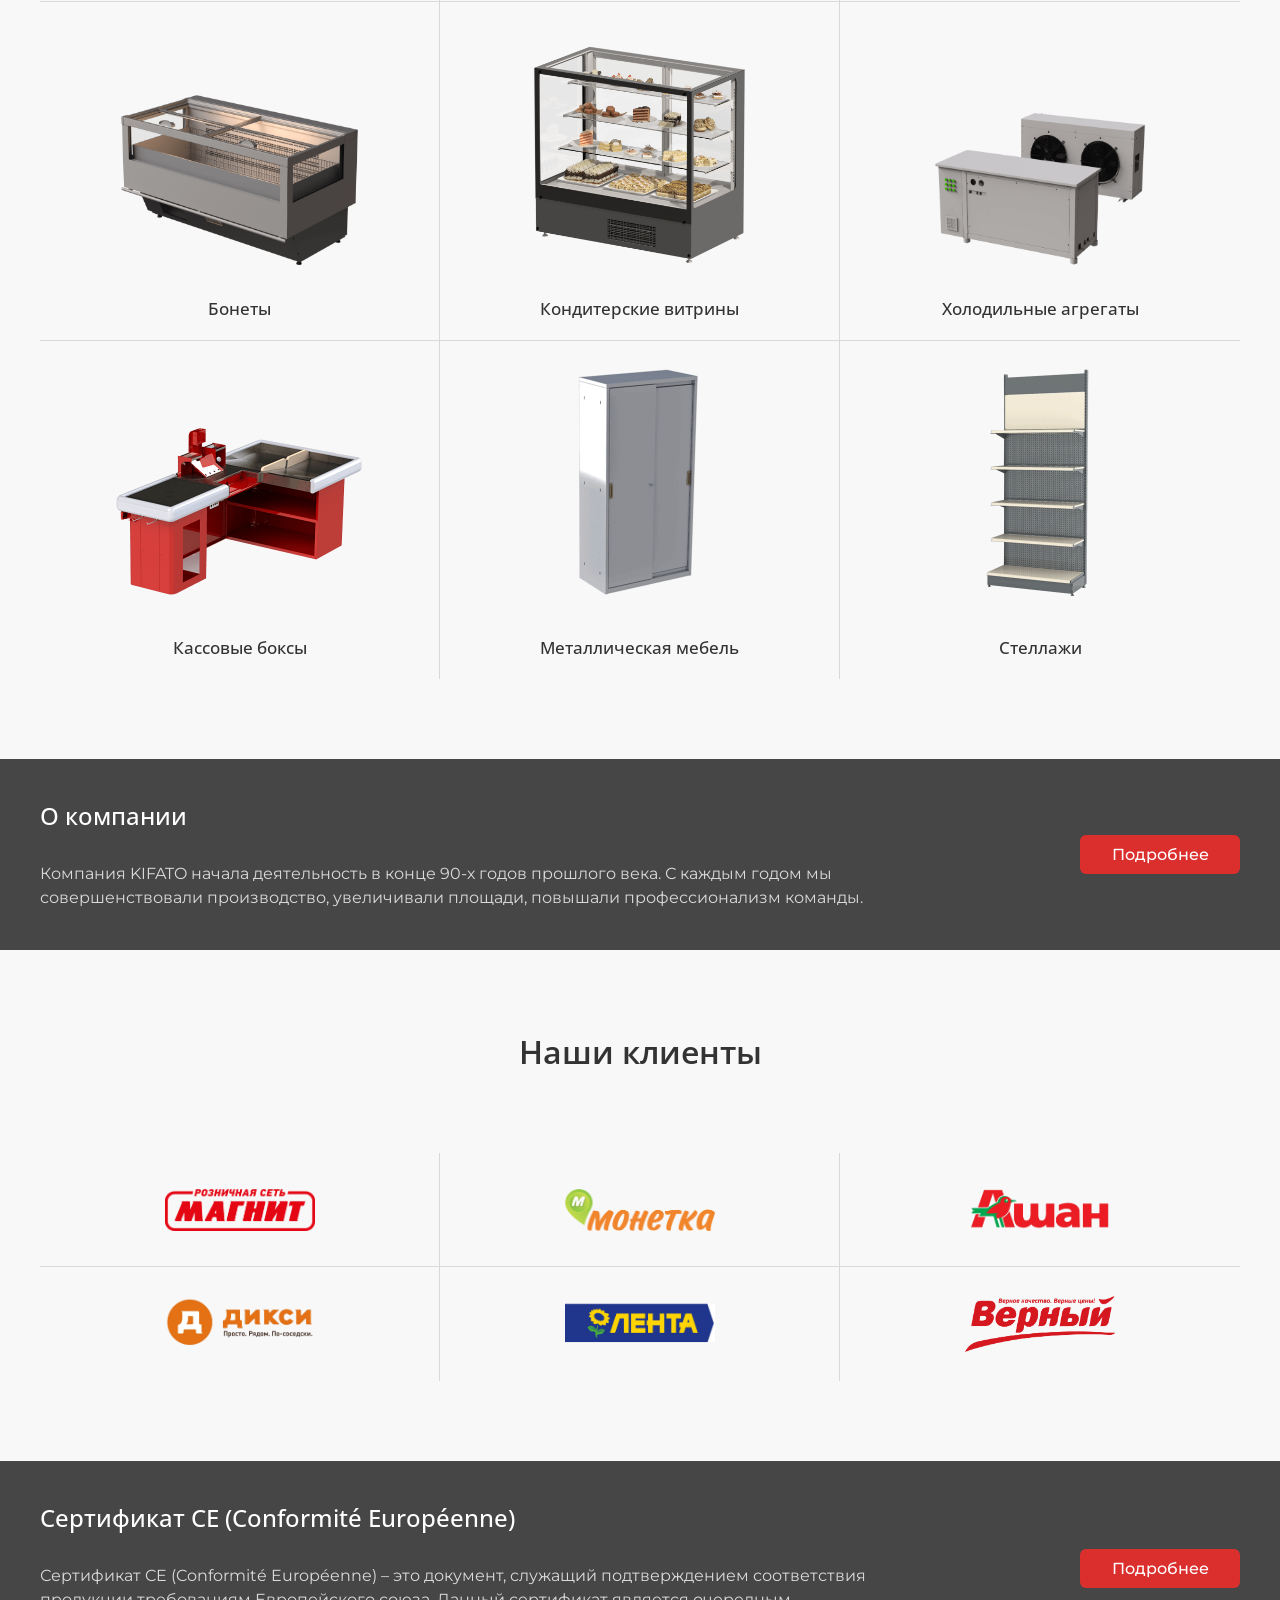
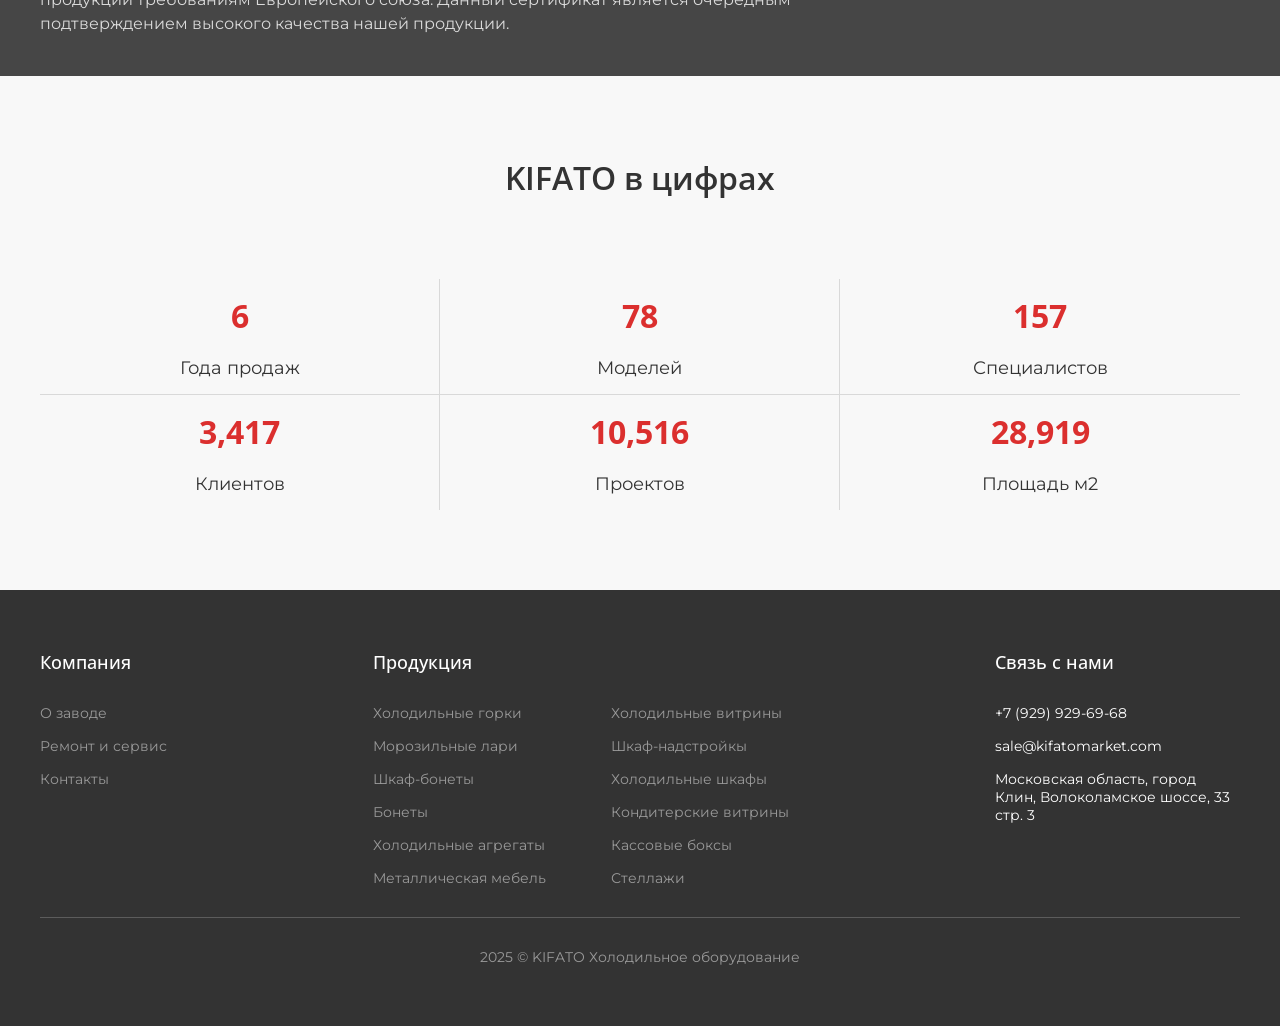
==== commit 4ab021a0: "first commit" ====
--- a/index.html
+++ b/index.html
@@ -1,365 +1,643 @@
-<!DOCTYPE html>
-<html lang="ru">
-<head>
-    <meta charset="UTF-8">
-    <meta name="viewport" content="width=device-width, initial-scale=1.0">
-    <title>КАТАЛОГ ХОЛОДИЛЬНОГО ОБОРУДОВАНИЯ</title>
-    <link rel="stylesheet" href="./css/main.css">
-    <meta name="keywords" content="Холодильное оборудование, Производство холодильного оборудования,Промышленные холодильные установки, Коммерческие холодильные системы, Холодильные камеры, Холодильные шкафы, Морозильные установки, Витрины для холодного отображения, Холодильное оборудование для супермаркетов, Морозильные камеры, Холодильное оборудование для пищевой промышленности, Холодильные агрегаты, Холодильное оборудование для магазинов">
-    <meta name="description" content="Каталог холодильного оборудования от ведущего производителя полный спектр оборудования для всех видов магазинов супермаркетов гипермаркетов">
-</head>
-<body>
-
-    <div class="navigation">
-        <div class="top__navigation">
-            <div class="conatiner">
-                <div class="top__navigation__row">
-                    <a href="tel:79299296968" class="top__navigation-link">
-                        <img src="./img/icons/phone.svg" alt="phone">
-                        <span class="top__navigation-text">отдел продаж</span>
-                    </a>
-                    <a href="mailto:sale@kifatomarket.com" class="top__navigation-link">
-                        <img src="./img/icons/mail-red.svg" alt="mail">
-                        <span class="top__navigation-text">написать на почту</span>
-                    </a>
-                    <a href="https://api.whatsapp.com/send/?phone=79299296968&text&type=phone_number&app_absent=0" class="top__navigation-link">
-                        <img src="./img/icons/whatsapp.svg" alt="whatsapp">
-                        <span class="top__navigation-text">звонок на ватсап</span>
-                    </a>
-                    <a href="https://www.youtube.com/channel/UCUfsoBr1ZgUbd3mUaezPyWw" class="top__navigation-link">
-                        <img src="./img/icons/youtube.svg" alt="youtube">
-                        <span class="top__navigation-text">мы в youtube</span>
-                    </a>
-                </div>
-            </div>
-        </div>
-        <div class="bottom__navigation">
-            <div class="container">
-                <div class="bottom__navigation__row">
-                    <div class="logo">
-                        <a href="./index.html">
-                            <img src="./img/logo/logo.png" alt="kifato">
-                        </a>
-                    </div>
-                    <nav class="nav">
-                        <ul class="nav__list">
-                            <li class="nav__item">
-                                <a href="./index.html" class="nav__link">ПРОДУКЦИЯ</a>
-                            </li>
-                            <li class="nav__item">
-                                <a href="./factory.html" class="nav__link">О ЗАВОДЕ</a>
-                            </li>
-                            <li class="nav__item">
-                                <a href="./service.html" class="nav__link">СЕРВИС И ГАРАНТИЯ</a>
-                            </li>
-                            <li class="nav__item">
-                                <a href="./contacts.html" class="nav__link">КОНТАКТЫ</a>
-                            </li>
-                            <li class="nav__item">
-                                <a href="https://kifato.com/" class="nav__link">ОФИЦИАЛЬНЫЙ САЙТ КИФАТО</a>
-                            </li>
-                        </ul>
-                        <button class="close-menu">
-                            <img src="./img/icons/close.svg" alt="close">
-                        </button>
-                    </nav>
-                    <div class="burger-menu">
-                        <button class="burger-menu__button">
-                            <img src="./img/icons/burger.svg" alt="burger-menu">
-                        </button>
-                    </div>
-                </div>
-            </div>
-        </div>
-    </div>
-
-    <header class="header">
-        <div class="container">
-            <div class="header__row">
-                
-                <div class="slideshow-container">
-
-                    <div class="mySlides fade">
-                        <div class="numbertext">1 / 5</div>
-                        <div class="mySlides__content" style="width:100%">
-                            <div class="mySlides__desc">
-                                <h1 class="mySlides__title">Низкотемпературная горка <br> «ЕНИСЕЙ»</h1>
-                            </div>
-                            <img src="./img/products/nizkotemperaturnaya-gorka-enisey-2500-vstroyka.png" alt="Низкотемпературная горка">
-                        </div>
-                    </div>
-  
-                    <div class="mySlides fade">
-                        <div class="numbertext">2 / 5</div>
-                        <div class="mySlides__content" style="width:100%">
-                            <div class="mySlides__desc">
-                                <h1 class="mySlides__title">Шкаф-надстройка <br> «БАРСЕЛОНА»</h1>
-                            </div>
-                            <img src="./img/products/nizkotemperaturnaya-nadstroyka-lar-boneti-barselona.png" alt="Морозильный шкаф-надстройка">
-                        </div>
-                    </div>
-  
-                    <div class="mySlides fade">
-                        <div class="numbertext">3 / 5</div>
-                        <div class="mySlides__content" style="width:100%">
-                            <div class="mySlides__desc">
-                                <h1 class="mySlides__title">Среднетемпературная горка <br> «ПРАГА»</h1>
-                            </div>
-                            <img src="img/products/srednetemperaturnie-gorki-vinosnim-agregatom.png" alt="Среднетемпературная горка">
-                        </div>
-                    </div>
-
-                    <div class="mySlides fade">
-                        <div class="numbertext">4 / 5</div>
-                        <div class="mySlides__content" style="width:100%">
-                            <div class="mySlides__desc">
-                                <h1 class="mySlides__title">Среднетемпературный шкаф <br> «АРКТИКА»</h1>
-                            </div>
-                            <img src="./img/products/xolodilnie-shkafi-vstroenim-agregatom.png" alt="Среднетемпературный шкаф">
-                        </div>
-                    </div>
-
-                    <div class="mySlides fade">
-                        <div class="numbertext">5 / 5</div>
-                        <div class="mySlides__content" style="width:100%">
-                            <div class="mySlides__desc">
-                                <h1 class="mySlides__title">Ларь бонета <br> «ВЕНЕЦИЯ»</h1>
-                            </div>
-                            <img src="./img/products/lar-boneti.png" alt="Ларь бонета">
-                        </div>
-                    </div>
-  
-                    <a class="prev" onclick="plusSlides(-1)">&#10094;</a>
-                    <a class="next" onclick="plusSlides(1)">&#10095;</a>
-
-                </div>
-  
-                <div style="text-align:center">
-                    <span class="dot" onclick="currentSlide(1)"></span>
-                    <span class="dot" onclick="currentSlide(2)"></span>
-                    <span class="dot" onclick="currentSlide(3)"></span>
-                    <span class="dot" onclick="currentSlide(4)"></span>
-                    <span class="dot" onclick="currentSlide(5)"></span>
-                </div>
-                  
-            </div>
-
-        </div>
-    </header>
-
-    <main class="main">
-
-        <section class="products">
-            <div class="container">
-                <h2 class="products__title title-2">Продукция</h2>
-                <div class="products__wrapper">
-                    <a href="./nizkotemperaturniye-gorki-vstroenim-agregatom.html" class="product">
-                        <img src="./img/products/nizkotemperaturnie-gorki-vstroenim-agregatom.png" alt="Низкотемпературные горки со встроенным агрегатом" class="product__img">
-                        <h3 class="product__title title-3">
-                            Низкотемпературные горки <br> со встроенным агрегатом
-                        </h3>
-                    </a>
-                    <a href="" class="product">
-                        <img src="./img/products/nizkotemperaturnie-gorki-vinosnim-agregatom.png" alt="Низкотемпературные горки с выносным агрегатом" class="product__img">
-                        <h3 class="product__title title-3">
-                            Низкотемпературные горки <br> с выносным агрегатом
-                        </h3>
-                    </a>
-                    <a href="" class="product">
-                        <img src="./img/products/srednetemperaturnie-gorki-vstroenim-agregatom-dveryami.png" alt="Среднетемпературные горки (с дверями) со встроенным агрегатом" class="product__img">
-                        <h3 class="product__title title-3">
-                            Среднетемпературные горки <br> (с дверями) <br> со встроенным агрегатом
-                        </h3>
-                    </a>
-                    <a href="" class="product">
-                        <img src="./img/products/srednetemperaturnie-gorki-vinosnim-agregatom-dveryami.png" alt="Среднетемпературные горки (с дверями) с выносным агрегатом" class="product__img">
-                        <h3 class="product__title title-3">
-                            Среднетемпературные горки <br> (с дверями) <br> с выносным агрегатом
-                        </h3>
-                    </a>
-                    <a href="" class="product">
-                        <img src="./img/products/srednetemperaturnie-gorki-vstroenim-agregatom.png" alt="Среднетемпературные горки со встроенным агрегатом" class="product__img">
-                        <h3 class="product__title title-3">
-                            Среднетемпературные горки <br> со встроенным агрегатом
-                        </h3>
-                    </a>
-                    <a href="" class="product">
-                        <img src="./img/products/srednetemperaturnie-gorki-vinosnim-agregatom.png" alt="Среднетемпературные горки с выносным агрегатом" class="product__img">
-                        <h3 class="product__title title-3">
-                            Среднетемпературные горки <br> с выносным агрегатом
-                        </h3>
-                    </a>
-                    <a href="" class="product">
-                        <img src="./img/products/lar-boneti.png" alt="Ларь бонеты" class="product__img">
-                        <h3 class="product__title title-3">
-                            Ларь бонеты
-                        </h3>
-                    </a>
-                    <a href="" class="product">
-                        <img src="./img/products/morozilnie-lari-morojennogo.png" alt="Морозильные лари для мороженого" class="product__img">
-                        <h3 class="product__title title-3">
-                            Морозильные лари <br> для мороженого
-                        </h3>
-                    </a>
-                    <a href="" class="product">
-                        <img src="./img/products/nizkotemperaturnaya-nadstroyka-lar-boneti-barselona.png" alt="Низкотемпературная надстройка Барселона" class="product__img">
-                        <h3 class="product__title title-3">
-                            Низкотемпературная <br> надстройка Барселона
-                        </h3>
-                    </a>
-                    <a href="" class="product">
-                        <img src="./img/products/xolodilnie-vitrini-vstroenim-agregatom.png" alt="Холодильные витрины со встроенным агрегатом" class="product__img">
-                        <h3 class="product__title title-3">
-                            Холодильные витрины <br> со встроенным агрегатом
-                        </h3>
-                    </a>
-                    <a href="" class="product">
-                        <img src="./img/products/nizkie-gorki-otkritim-verxom-vstroenim-agregatom.png" alt="Низкие горки с открытым верхом на встроенном агрегате" class="product__img">
-                        <h3 class="product__title title-3">
-                            Низкие горки <br> с открытым верхом <br> на встроенном агрегате
-                        </h3>
-                    </a>
-                    <a href="" class="product">
-                        <img src="./img/products/nizkie-gorki-otkritim-verxom-vinosnom-agregate.png" alt="Низкие горки с открытым верхом на выносном агрегате" class="product__img">
-                        <h3 class="product__title title-3">
-                            Низкие горки <br> с открытым верхом <br> на выносном агрегате
-                        </h3>
-                    </a>
-                    <a href="" class="product">
-                        <img src="./img/products/morozilnie-shkafi-boneti.png" alt="Морозильные шкафы-бонеты" class="product__img">
-                        <h3 class="product__title title-3">
-                            Морозильные шкафы-бонеты
-                        </h3>
-                    </a>
-                    <a href="" class="product">
-                        <img src="./img/products/xolodilnie-shkafi-vstroenim-agregatom.png" alt="Холодильные шкафы со встроенным агрегатом" class="product__img">
-                        <h3 class="product__title title-3">
-                            Холодильные шкафы <br> со встроенным агрегатом
-                        </h3>
-                    </a>
-                    <a href="" class="product">
-                        <img src="./img/products/boneti.png" alt="Бонеты" class="product__img">
-                        <h3 class="product__title title-3">
-                            Бонеты
-                        </h3>
-                    </a>
-                    <a href="" class="product">
-                        <img src="./img/products/kubicheskie-vitrini-vstroenim-agregatom.png" alt="Кубические витрины со встроенным агрегатом" class="product__img">
-                        <h3 class="product__title title-3">
-                            Кубические витрины <br> со встроенным агрегатом
-                        </h3>
-                    </a>
-                    <a href="" class="product">
-                        <img src="./img/products/nizkotemperaturnie-vitrini-vstroenim-agregatom.png" alt="Низкотемпературные витрины со встроенным агрегатом" class="product__img">
-                        <h3 class="product__title title-3">
-                            Низкотемпературные витрины <br> со встроенным агрегатом
-                        </h3>
-                    </a>
-                    <a href="" class="product">
-                        <img src="./img/products/xolodilnie-vitrini-vinosnim-agregatom.png" alt="Холодильные витрины с выносным агрегатом" class="product__img">
-                        <h3 class="product__title title-3">
-                            Холодильные витрины <br> с выносным агрегатом 
-                        </h3>
-                    </a>
-                    <a href="" class="product">
-                        <img src="./img/products/kubicheskie-vitrini-vinosnim-agregatom.png" alt="Кубические витрины с выносным агрегатом" class="product__img">
-                        <h3 class="product__title title-3">
-                            Кубические витрины <br> с выносным агрегатом
-                        </h3>
-                    </a>
-                    <a href="" class="product">
-                        <img src="./img/products/konditerskie-vitrini.png" alt="Кондитерские витрины" class="product__img">
-                        <h3 class="product__title title-3">
-                            Кондитерские витрины
-                        </h3>
-                    </a>
-                    <a href="" class="product">
-                        <img src="./img/products/xolodilnie-promo-vitrini.png" alt="Холодильные Промо витрины" class="product__img">
-                        <h3 class="product__title title-3">
-                            Холодильные Промо витрины
-                        </h3>
-                    </a>
-                    <a href="" class="product">
-                        <img src="./img/products/xolodilnie-agregati.png" alt="Холодильные агрегаты" class="product__img">
-                        <h3 class="product__title title-3">
-                            Холодильные агрегаты
-                        </h3>
-                    </a>
-                    <a href="" class="product">
-                        <img src="./img/products/kasovie-boksi.png" alt="Кассовые боксы" class="product__img">
-                        <h3 class="product__title title-3">
-                            Кассовые боксы
-                        </h3>
-                    </a>
-                    <a href="" class="product">
-                        <img src="./img/products/metalicheskaya-mebel.png" alt="Металлическая мебель" class="product__img">
-                        <h3 class="product__title title-3">
-                            Металлическая мебель
-                        </h3>
-                    </a>
-                    <a href="./stelaji.html" class="product">
-                        <img src="./img/products/stelaj.png" alt="Стеллажи" class="product__img">
-                        <h3 class="product__title title-3">
-                            Стеллажи
-                        </h3>
-                    </a>
-                </div>
-            </div>
-        </section>
-
-    </main>
-    
-    <footer class="footer">
-        <div class="container">
-            <div class="footer__row">
-                <div class="footer__nav">
-                    <ul class="footer__nav-list">    
-                        <li class="footer__nav-item">
-                            <a href="./index.html" class="footer__nav-link">ПРОДУКЦИЯ</a>
-                        </li>
-                        <li class="footer__nav-item">
-                            <a href="./factory.html" class="footer__nav-link">О ЗАВОДЕ</a>
-                        </li>
-                        <li class="footer__nav-item">
-                            <a href="./service.html" class="footer__nav-link">СЕРВИС И ГАРАНТИЯ</a>
-                        </li>
-                        <li class="footer__nav-item">
-                            <a href="./contacts.html" class="footer__nav-link">КОНТАКТЫ</a>
-                        </li>
-                        <li class="footer__nav-item">
-                            <a href="https://kifato.com/" class="footer__nav-link">ОФИЦИАЛЬНЫЙ САЙТ КИФАТО</a>
-                        </li>
-                    </ul>
-                </div>
-                <div class="footer__socials">
-                    <ul class="footer__socials-list">
-                        <li class="footer__socials-item">
-                            <a href="tel:79299296968">
-                                <img src="./img/icons/phone.svg" alt="phone">
-                                +7 (929) 929-69-68
-                            </a>
-                        </li>
-                        <li class="footer__socials-item">
-                            <a href="mailto:sale@kifatomarket.com">
-                                <img src="./img/icons/mail.svg" alt="email">
-                                sale@kifatomarket.com
-                            </a>
-                        </li>
-                        <li class="footer__socials-item">
-                            <span>
-                                <img src="./img/icons/address.svg" alt="address">
-                                Московская область, город Клин, <br> 
-                                Волоколамское шоссе, 33 стр. 3
-                            </span>
-                        </li>
-                    </ul>
-                </div>
-            </div>
-        </div>
-    </footer>
-
-    <script src="./js/slider.js"></script>
-    <script src="./js/navigation-menu.js"></script>
-
-</body>
+<!DOCTYPE html>
+<html lang="en">
+<head>
+    <meta charset="UTF-8">
+    <!-- <meta name="viewport" content="width=device-width, initial-scale=1.0"> -->
+    <meta name="viewport" content="width=device-width, initial-scale=1.0, maximum-scale=1.0, user-scalable=no">
+    <meta name="keywords" content="">
+    <meta name="description" content="">
+    <meta property="og:url" content="">
+    <meta property="og:title" content="KIFATO - Холодильное оборудование">
+    <meta property="og:description" content="">
+    <meta property="og:type" content="website">
+    <meta property="og:image" content="">
+    <title>KIFATO - Холодильное оборудование</title>
+    <link rel="stylesheet" href="./css/main.css">
+    <link rel="stylesheet" href="https://cdn.jsdelivr.net/npm/swiper@11/swiper-bundle.min.css"/>
+    <link rel="shortcut icon" href="./img/logo/kifato-icon.png" type="image/x-icon">
+</head>
+<body>
+
+    <header class="header">
+
+        <div class="header__nav-top">
+            <div class="container">
+                <div class="header__nav-wrapper">
+                    <div class="header__logo">
+                        <div class="logo">
+                            <img src="./img/logo/kifato.png" alt="Kifato" class="logo__img">
+                        </div>
+                    </div>
+                    <div class="header__contact">
+                        <ul class="header__contact-list">
+                            <li class="header__contact-item">
+                                <a href="tel:+79299296968" class="header__contact-link" target="_blank" rel="nofollow noopener">
+                                    <svg fill="#db2f2e" width="64px" height="64px" viewBox="0 0 32 32" xmlns="http://www.w3.org/2000/svg">
+                                        <g id="SVGRepo_bgCarrier" stroke-width="0"/>
+                                        <g id="SVGRepo_tracerCarrier" stroke-linecap="round" stroke-linejoin="round"/>
+                                        <g id="SVGRepo_iconCarrier">
+                                        <path d="M11.748 5.773S11.418 5 10.914 5c-.496 0-.754.229-.926.387S6.938 7.91 6.938 7.91s-.837.731-.773 2.106c.054 1.375.323 3.332 1.719 6.058 1.386 2.72 4.855 6.876 7.047 8.337 0 0 2.031 1.558 3.921 2.191.549.173 1.647.398 1.903.398.26 0 .719 0 1.246-.385.536-.389 3.543-2.807 3.543-2.807s.736-.665-.119-1.438c-.859-.773-3.467-2.492-4.025-2.944-.559-.459-1.355-.257-1.699.054-.343.313-.956.828-1.031.893-.112.086-.419.365-.763.226-.438-.173-2.234-1.148-3.899-3.426-1.655-2.276-1.837-3.02-2.084-3.824a.56.56 0 0 1 .225-.657c.248-.172 1.161-.933 1.161-.933s.591-.583.344-1.27-1.906-4.716-1.906-4.716z"/>
+                                        </g>
+                                    </svg>
+                                    <span class="header__contact-txt">+7 (929) 929-69-68</span>
+                                </a>
+                            </li>
+                            <li class="header__contact-item">
+                                <a href="mailto:sale@kifatomarket.com" class="header__contact-link" target="_blank" rel="nofollow noopener">
+                                    <svg fill="#db2f2e" width="64px" height="64px" viewBox="-4 0 32 32" version="1.1" xmlns="http://www.w3.org/2000/svg">
+                                        <g id="SVGRepo_bgCarrier" stroke-width="0"/>
+                                        <g id="SVGRepo_tracerCarrier" stroke-linecap="round" stroke-linejoin="round"/>
+                                        <g id="SVGRepo_iconCarrier"> <title>mail</title> <path d="M24 8.375l-12 10.281-12-10.281v-0.594h24v0.594zM24 22.875l-7.938-5.719 7.938-6.875v12.594zM0 10.281l7.938 6.875-7.938 5.719v-12.594zM12 20.688l3.281-2.875 8.719 6.281v0.125h-24v-0.125l8.719-6.281z"/> </g>
+                                    </svg>
+                                    <span class="header__contact-txt">sale@kifatomarket.com</span>
+                                </a>
+                            </li>
+                        </ul>
+                    </div>
+                    <div class="header__burger"></div>
+                </div>
+            </div>
+        </div>
+
+        <div class="header__nav-bottom">
+            <div class="container">
+                <nav class="nav">
+                    <ul class="nav__list">
+                        <li class="nav__list-item">
+                            <a href="./index.html" class="nav__list-link nav__list-link--active">Главная</a>
+                        </li>
+                        <li class="nav__list-item">
+                            <a href="./factory.html" class="nav__list-link">О заводе</a>
+                        </li>
+                        <li class="nav__list-item">
+                            <a href="#!" class="nav__list-link">Ремонт и сервис</a>
+                        </li>
+                        <li class="nav__list-item">
+                            <a href="#!" class="nav__list-link">Контакты</a>
+                        </li>
+                    </ul>
+                </nav>
+            </div>
+        </div>
+
+        <div class="hero">
+            <div class="container container--lg">
+                <div class="hero__container">
+                    <div class="hero__slider">
+
+                        <div class="swiper">
+                            <div class="swiper-wrapper">
+
+                                <div class="swiper-slide">
+                                    <div class="slide">
+                                        <div class="slide__content">
+                                            <h1 class="slide__title title-1">Низкотемпературная горка ЕНИСЕЙ</h1>
+                                            <div class="slide__desc">
+                                                <p>Широкий ассортимент холодильных горок для эффективного хранения и выкладки продукции.</p>
+                                            </div>
+                                            <div class="slide__button">
+                                                <a href="#!" class="button button--more">
+                                                    <span>Подробнее</span>
+                                                </a>
+                                            </div>
+                                        </div>
+                                        <div class="slide__img">
+                                            <img src="./img/catalogs/gorki/enisey-2500-vstroyka.png" alt="Холодильная горка">
+                                        </div>
+                                    </div>
+                                </div>
+
+                                <div class="swiper-slide">
+                                    <div class="slide">
+                                        <div class="slide__content">
+                                            <h1 class="slide__title title-1">Холодильная витрина АЛЯСКА</h1>
+                                            <div class="slide__desc">
+                                                <p>Практичные холодильные витрины для ежедневной работы: легко обслуживать, удобно выкладывать.</p>
+                                            </div>
+                                            <div class="slide__button">
+                                                <a href="#!" class="button button--more">
+                                                    <span>Подробнее</span>
+                                                </a>
+                                            </div>
+                                        </div>
+                                        <div class="slide__img">
+                                            <img src="./img/catalogs/vitrini/alyaska-2500.png" alt="Холодильная витрина">
+                                        </div>
+                                    </div>
+                                </div>
+
+                                <div class="swiper-slide">
+                                    <div class="slide">
+                                        <div class="slide__content">
+                                            <h1 class="slide__title title-1">Ларь бонета ВЕНЕЦИЯ</h1>
+                                            <div class="slide__desc">
+                                                <p>Простор внутри, максимум обзора снаружи. Лари-бонеты, которые упрощают выкладку и делают товар заметнее.</p>
+                                            </div>
+                                            <div class="slide__button">
+                                                <a href="#!" class="button button--more">
+                                                    <span>Подробнее</span>
+                                                </a>
+                                            </div>
+                                        </div>
+                                        <div class="slide__img">
+                                            <img src="./img/catalogs/lar-boneti/venecia-2500.png" alt="Морозильный ларь">
+                                        </div>
+                                    </div>
+                                </div>
+
+                            </div>
+                            <div class="swiper-button-prev"></div>
+                            <div class="swiper-button-next"></div>
+                            <div class="swiper-pagination"></div>
+                        </div>
+
+                    </div>
+                </div>
+            </div>
+        </div>
+
+    </header>
+
+    <!-- <header class="header">
+
+        <div class="header__nav-top">
+            <div class="container">
+                <div class="header__nav-wrapper">
+                    <div class="header__logo">
+                        <div class="logo">
+                            <img src="./img/logo/kifato.png" alt="Kifato" class="logo__img">
+                        </div>
+                    </div>
+                    <div class="header__contact">
+                        <ul class="header__contact-list">
+                            <li class="header__contact-item">
+                                <a href="tel:+79299296968" class="header__contact-link" target="_blank" rel="nofollow noopener">
+                                    <svg fill="#db2f2e" width="64px" height="64px" viewBox="0 0 32 32" xmlns="http://www.w3.org/2000/svg">
+                                        <g id="SVGRepo_bgCarrier" stroke-width="0"/>
+                                        <g id="SVGRepo_tracerCarrier" stroke-linecap="round" stroke-linejoin="round"/>
+                                        <g id="SVGRepo_iconCarrier">
+                                        <path d="M11.748 5.773S11.418 5 10.914 5c-.496 0-.754.229-.926.387S6.938 7.91 6.938 7.91s-.837.731-.773 2.106c.054 1.375.323 3.332 1.719 6.058 1.386 2.72 4.855 6.876 7.047 8.337 0 0 2.031 1.558 3.921 2.191.549.173 1.647.398 1.903.398.26 0 .719 0 1.246-.385.536-.389 3.543-2.807 3.543-2.807s.736-.665-.119-1.438c-.859-.773-3.467-2.492-4.025-2.944-.559-.459-1.355-.257-1.699.054-.343.313-.956.828-1.031.893-.112.086-.419.365-.763.226-.438-.173-2.234-1.148-3.899-3.426-1.655-2.276-1.837-3.02-2.084-3.824a.56.56 0 0 1 .225-.657c.248-.172 1.161-.933 1.161-.933s.591-.583.344-1.27-1.906-4.716-1.906-4.716z"/>
+                                        </g>
+                                    </svg>
+                                    <span class="header__contact-txt">+7 (929) 929-69-68</span>
+                                </a>
+                            </li>
+                            <li class="header__contact-item">
+                                <a href="mailto:sale@kifatomarket.com" class="header__contact-link" target="_blank" rel="nofollow noopener">
+                                    <svg fill="#db2f2e" width="64px" height="64px" viewBox="-4 0 32 32" version="1.1" xmlns="http://www.w3.org/2000/svg">
+                                        <g id="SVGRepo_bgCarrier" stroke-width="0"/>
+                                        <g id="SVGRepo_tracerCarrier" stroke-linecap="round" stroke-linejoin="round"/>
+                                        <g id="SVGRepo_iconCarrier"> <title>mail</title> <path d="M24 8.375l-12 10.281-12-10.281v-0.594h24v0.594zM24 22.875l-7.938-5.719 7.938-6.875v12.594zM0 10.281l7.938 6.875-7.938 5.719v-12.594zM12 20.688l3.281-2.875 8.719 6.281v0.125h-24v-0.125l8.719-6.281z"/> </g>
+                                    </svg>
+                                    <span class="header__contact-txt">sale@kifatomarket.com</span>
+                                </a>
+                            </li>
+                        </ul>
+                    </div>
+                    <div class="header__burger"></div>
+                </div>
+            </div>
+        </div>
+
+        <div class="header__nav-bottom">
+            <div class="container">
+                <nav class="nav">
+                    <ul class="nav__list">
+                        <li class="nav__list-item">
+                            <a href="./index.html" class="nav__list-link nav__list-link--active">Главная</a>
+                        </li>
+                        <li class="nav__list-item">
+                            <a href="./factory.html" class="nav__list-link">О заводе</a>
+                        </li>
+                        <li class="nav__list-item">
+                            <a href="#!" class="nav__list-link">Ремонт и сервис</a>
+                        </li>
+                        <li class="nav__list-item">
+                            <a href="#!" class="nav__list-link">Контакты</a>
+                        </li>
+                    </ul>
+                </nav>
+            </div>
+        </div>
+
+    </header> -->
+
+    <!-- <div class="hero">
+        <div class="container container--lg">
+            <div class="hero__container">
+                <div class="hero__slider">
+
+                    <div class="swiper">
+                        <div class="swiper-wrapper">
+
+                            <div class="swiper-slide">
+                                <div class="slide">
+                                    <div class="slide__content">
+                                        <h1 class="slide__title title-1">Низкотемпературная горка ЕНИСЕЙ</h1>
+                                        <div class="slide__desc">
+                                            <p>Широкий ассортимент холодильных горок для эффективного хранения и выкладки продукции.</p>
+                                        </div>
+                                        <div class="slide__button">
+                                            <a href="#!" class="button button--more">
+                                                <span>Подробнее</span>
+                                            </a>
+                                        </div>
+                                    </div>
+                                    <div class="slide__img">
+                                        <img src="./img/catalogs/gorki/enisey-2500-vstroyka.png" alt="Холодильная горка">
+                                    </div>
+                                </div>
+                            </div>
+
+                            <div class="swiper-slide">
+                                <div class="slide">
+                                    <div class="slide__content">
+                                        <h1 class="slide__title title-1">Холодильная витрина АЛЯСКА</h1>
+                                        <div class="slide__desc">
+                                            <p>Практичные холодильные витрины для ежедневной работы: легко обслуживать, удобно выкладывать.</p>
+                                        </div>
+                                        <div class="slide__button">
+                                            <a href="#!" class="button button--more">
+                                                <span>Подробнее</span>
+                                            </a>
+                                        </div>
+                                    </div>
+                                    <div class="slide__img">
+                                        <img src="./img/catalogs/vitrini/alyaska-2500.png" alt="Холодильная витрина">
+                                    </div>
+                                </div>
+                            </div>
+
+                            <div class="swiper-slide">
+                                <div class="slide">
+                                    <div class="slide__content">
+                                        <h1 class="slide__title title-1">Ларь бонета ВЕНЕЦИЯ</h1>
+                                        <div class="slide__desc">
+                                            <p>Простор внутри, максимум обзора снаружи. Лари-бонеты, которые упрощают выкладку и делают товар заметнее.</p>
+                                        </div>
+                                        <div class="slide__button">
+                                            <a href="#!" class="button button--more">
+                                                <span>Подробнее</span>
+                                            </a>
+                                        </div>
+                                    </div>
+                                    <div class="slide__img">
+                                        <img src="./img/catalogs/lar-boneti/venecia-2500.png" alt="Морозильный ларь">
+                                    </div>
+                                </div>
+                            </div>
+
+                        </div>
+                        <div class="swiper-button-prev"></div>
+                        <div class="swiper-button-next"></div>
+                        <div class="swiper-pagination"></div>
+                    </div>
+
+                </div>
+            </div>
+        </div>
+    </div> -->
+
+    <main class="main">
+
+        <section class="section section--catalog">
+            <div class="container">
+                <div class="section__container">
+
+                    <div class="section__header">
+                        <h2 class="section__title title-2">Продукция</h2>
+                    </div>
+
+                    <div class="section__wrapper">
+                        <ul class="catalog__list">
+
+                            <li class="catalog__item border">
+                                <a href="#!" class="catalog__item-link">
+                                    <div class="catalog__item-img">
+                                        <img src="./img/catalogs/gorki/enisey-2500-vstroyka.png" alt="Холодильная горка">
+                                    </div>
+                                    <h3 class="catalog__item-title title-3">Холодильные горки</h3>
+                                </a>
+                            </li>
+
+                            <li class="catalog__item border">
+                                <a href="#!" class="catalog__item-link">
+                                    <div class="catalog__item-img">
+                                        <img src="./img/catalogs/vitrini/alyaska-2500.png" alt="Холодильная витрина">
+                                    </div>
+                                    <h3 class="catalog__item-title title-3">Холодильные витрины</h3>
+                                </a>
+                            </li>
+
+                            <li class="catalog__item border">
+                                <a href="#!" class="catalog__item-link">
+                                    <div class="catalog__item-img">
+                                        <img src="./img/catalogs/lar-boneti/venecia-2500.png" alt="Морозильный ларь">
+                                    </div>
+                                    <h3 class="catalog__item-title title-3">Морозильные лари</h3>
+                                </a>
+                            </li>
+
+                            <li class="catalog__item border">
+                                <a href="#!" class="catalog__item-link">
+                                    <div class="catalog__item-img">
+                                        <img src="./img/catalogs/shkaf-nadstroyka/barcelona-2500.png" alt="Шкаф-надстройка">
+                                    </div>
+                                    <h3 class="catalog__item-title title-3">Шкаф-надстройкы</h3>
+                                </a>
+                            </li>
+                            
+                            <li class="catalog__item border">
+                                <a href="#!" class="catalog__item-link">
+                                    <div class="catalog__item-img">
+                                        <img src="./img/catalogs/shkaf-boneti/chikago-2500.png" alt="Шкаф-бонета">
+                                    </div>
+                                    <h3 class="catalog__item-title title-3">Шкаф-бонеты</h3>
+                                </a>
+                            </li>
+
+                            <li class="catalog__item border">
+                                <a href="#!" class="catalog__item-link">
+                                    <div class="catalog__item-img">
+                                        <img src="./img/catalogs/shkafi/arktika-1400.png" alt="Холодильный шкаф">
+                                    </div>
+                                    <h3 class="catalog__item-title title-3">Холодильные шкафы</h3>
+                                </a>
+                            </li>
+
+                            <li class="catalog__item border">
+                                <a href="#!" class="catalog__item-link">
+                                    <div class="catalog__item-img">
+                                        <img src="./img/catalogs/boneti/boston-2500.png" alt="Бонета">
+                                    </div>
+                                    <h3 class="catalog__item-title title-3">Бонеты</h3>
+                                </a>
+                            </li>
+
+                            <li class="catalog__item border">
+                                <a href="#!" class="catalog__item-link">
+                                    <div class="catalog__item-img">
+                                        <img src="./img/catalogs/konditerskie-vitrini/rio-1400-kub.png" alt="Кондитерская витрина">
+                                    </div>
+                                    <h3 class="catalog__item-title title-3">Кондитерские витрины</h3>
+                                </a>
+                            </li>
+
+                            <li class="catalog__item border">
+                                <a href="#!" class="catalog__item-link">
+                                    <div class="catalog__item-img">
+                                        <img src="./img/catalogs/agregati/stokgolm.png" alt="Холодильный агрегат">
+                                    </div>
+                                    <h3 class="catalog__item-title title-3">Холодильные агрегаты</h3>
+                                </a>
+                            </li>
+
+                            <li class="catalog__item border">
+                                <a href="#!" class="catalog__item-link">
+                                    <div class="catalog__item-img">
+                                        <img src="./img/catalogs/kasoviy-boks/rim-2600.png" alt="Кассовый бокс">
+                                    </div>
+                                    <h3 class="catalog__item-title title-3">Кассовые боксы</h3>
+                                </a>
+                            </li>
+
+                            <li class="catalog__item border">
+                                <a href="#!" class="catalog__item-link">
+                                    <div class="catalog__item-img">
+                                        <img src="./img/catalogs/metalicheskaya-mebel/tabachniy.png" alt="Металлическая мебель">
+                                    </div>
+                                    <h3 class="catalog__item-title title-3">Металлическая мебель</h3>
+                                </a>
+                            </li>
+
+                            <li class="catalog__item border">
+                                <a href="#!" class="catalog__item-link">
+                                    <div class="catalog__item-img">
+                                        <img src="./img/catalogs/stelaji/pristeniy-1250.png" alt="Стеллаж">
+                                    </div>
+                                    <h3 class="catalog__item-title title-3">Стеллажи</h3>
+                                </a>
+                            </li>
+
+                        </ul>
+                    </div>
+
+                </div>
+            </div>
+        </section>
+
+        <section class="info-block info-block--company">
+            <div class="container">
+                <div class="info-block__container">
+                    <div class="info-block__content">
+                        <h4 class="info-block__title title-4">О компании</h4>
+                        <div class="info-block__desc">
+                            <p>Компания KIFATO начала деятельность в конце 90-х годов прошлого века. С каждым годом мы совершенствовали производство, увеличивали площади, повышали профессионализм команды.</p>
+                        </div>
+                    </div>
+                    <div class="info-block__button">
+                        <a href="./about.html" class="button button--more">
+                            <span>Подробнее</span>
+                        </a>
+                    </div>
+                </div>
+            </div>
+        </section>
+
+        <section class="section section--clients">
+            <div class="container">
+                <div class="section__container">
+
+                    <div class="section__header">
+                        <h2 class="section__title title-2">Наши клиенты</h2>
+                    </div>
+                    
+                    <div class="section__wrapper">
+                        <ul class="clients__list">
+                            <li class="client border">
+                                <img src="./img/clients/magnit.png" alt="Магнит" class="client__img">
+                            </li>
+                            <li class="client border">
+                                <img src="./img/clients/monetka.png" alt="Монетка" class="client__img">          
+                            </li>
+                            <li class="client border">
+                                <img src="./img/clients/ashan.png" alt="Ашан" class="client__img">     
+                            </li>
+                            <li class="client border">
+                                <img src="./img/clients/diksi.png" alt="Дикси" class="client__img">
+                            </li>
+                            <li class="client border">
+                                <img src="./img/clients/lenta.png" alt="Лента" class="client__img">
+                            </li>
+                            <li class="client border">
+                                <img src="./img/clients/verniy.png" alt="Верный" class="client__img">
+                            </li>
+                        </ul>
+                    </div>
+
+                </div>
+            </div>
+        </section>
+
+        <section class="info-block info-block--certificate">
+            <div class="container">
+                <div class="info-block__container">
+                    <div class="info-block__content">
+                        <h4 class="info-block__title title-4">Сертификат CE (Conformité Européenne)</h4>
+                        <div class="info-block__desc">
+                            <p>Сертификат CE (Conformité Européenne) – это документ, служащий подтверждением соответствия продукции требованиям Европейского союза. Данный сертификат является очередным подтверждением высокого качества нашей продукции.</p>
+                        </div>
+                    </div>
+                    <div class="info-block__button">
+                        <a href="./about.html" class="button button--more">
+                            <span>Подробнее</span>
+                        </a>
+                    </div>
+                </div>
+            </div>
+        </section>
+
+        <section class="section section--numbers">
+            <div class="container">
+                <div class="section__container">
+
+                    <div class="section__header">
+                        <h2 class="section__title title-2">KIFATO в цифрах</h2>
+                    </div>
+
+                    <div class="section__wrapper">
+                        <ul class="numbers__list" id="numbers__list">
+                            <li class="number border">
+                                <div class="number__num" data-target="25">0</div>
+                                <div class="number__txt">Года продаж</div>
+                            </li>
+                            <li class="number border">
+                                <div class="number__num" data-target="300">0</div>
+                                <div class="number__txt">Моделей</div>
+                            </li>
+                            <li class="number border">
+                                <div class="number__num" data-target="600">0</div>
+                                <div class="number__txt">Специалистов</div>
+                            </li>
+                            <li class="number border">
+                                <div class="number__num" data-target="13000">0</div>
+                                <div class="number__txt">Клиентов</div>
+                            </li>
+                            <li class="number border">
+                                <div class="number__num" data-target="40000">0</div>
+                                <div class="number__txt">Проектов</div>
+                            </li>
+                            <li class="number border">
+                                <div class="number__num" data-target="110000">0</div>
+                                <div class="number__txt">Площадь м2</div>
+                            </li>
+                        </ul>
+                    </div>
+                    
+                </div>
+            </div>
+        </section>
+
+    </main>
+
+    <footer class="footer">
+        <div class="container">
+            <div class="footer__container">
+
+                <div class="footer__nav-wrapper">
+
+                    <div class="footer__nav footer__nav--company">
+                        <h5 class="footer__title title-5">Компания</h5>
+                        <ul class="footer__list">
+                            <li class="footer__list-item">
+                                <a href="./factory.html" class="footer__list-link">О заводе</a>
+                            </li>
+                            <li class="footer__list-item">
+                                <a href="#!" class="footer__list-link">Ремонт и сервис</a>
+                            </li>
+                            <li class="footer__list-item">
+                                <a href="#!" class="footer__list-link">Контакты</a>
+                            </li>
+                        </ul>
+                    </div>
+
+                    <div class="footer__nav footer__nav--catalog">
+                        <h5 class="footer__title title-5">Продукция</h5>
+                        <ul class="footer__list">
+                            <li class="footer__list-item">
+                                <a href="#!" class="footer__list-link">Холодильные горки</a>
+                            </li>
+                            <li class="footer__list-item">
+                                <a href="#!" class="footer__list-link">Холодильные витрины</a>
+                            </li>
+                            <li class="footer__list-item">
+                                <a href="#!" class="footer__list-link">Морозильные лари</a>
+                            </li>
+                            <li class="footer__list-item">
+                                <a href="#!" class="footer__list-link">Шкаф-надстройкы</a>
+                            </li>
+                            <li class="footer__list-item">
+                                <a href="#!" class="footer__list-link">Шкаф-бонеты</a>
+                            </li>
+                            <li class="footer__list-item">
+                                <a href="#!" class="footer__list-link">Холодильные шкафы</a>
+                            </li>
+                            <li class="footer__list-item">
+                                <a href="#!" class="footer__list-link">Бонеты</a>
+                            </li>
+                            <li class="footer__list-item">
+                                <a href="#!" class="footer__list-link">Кондитерские витрины</a>
+                            </li> 
+                            <li class="footer__list-item">
+                                <a href="#!" class="footer__list-link">Холодильные агрегаты</a>
+                            </li>
+                            <li class="footer__list-item">
+                                <a href="#!" class="footer__list-link">Кассовые боксы</a>
+                            </li>
+                            <li class="footer__list-item">
+                                <a href="#!" class="footer__list-link">Металлическая мебель</a>
+                            </li>
+                            <li class="footer__list-item">
+                                <a href="#!" class="footer__list-link">Стеллажи</a>
+                            </li>
+                        </ul>
+                    </div>
+
+                    <div class="footer__nav footer__nav--contact">
+                        <h5 class="footer__title title-5">Связь с нами</h5>
+                        <ul class="footer__list">
+                            <li class="footer__list-item">
+                                <a href="tel:+79299296968" class="footer__list-link" target="_blank" rel="nofollow noopener">
+                                    +7 (929) 929-69-68
+                                </a>
+                            </li>
+                            <li class="footer__list-item">
+                                <a href="mailto:sale@kifatomarket.com" class="footer__list-link" target="_blank" rel="nofollow noopener">
+                                    sale@kifatomarket.com
+                                </a>
+                            </li>
+                            <li class="footer__list-item">
+                                <address class="address">
+                                    Московская область, город Клин, Волоколамское шоссе, 33 стр. 3
+                                </address>
+                            </li>
+                        </ul>
+                    </div>
+
+                </div>
+
+                <div class="footer__copyright">
+                    2025 © KIFATO Холодильное оборудование
+                </div>
+
+            </div>
+        </div>
+    </footer>
+
+    <script src="https://cdn.jsdelivr.net/npm/swiper@11/swiper-bundle.min.js"></script>
+    <script src="./js/nav.js"></script>
+    <script src="./js/hero-slider.js"></script>
+    <script src="./js/numbers.js"></script>
+    
+</body>
 </html>
--- a/css/main.css
+++ b/css/main.css
@@ -1,5 +1,6 @@
+@charset "UTF-8";
 /* Reset and base styles  */
-@import url("https://fonts.googleapis.com/css2?family=Montserrat:wght@300;400;700&family=Open+Sans:wght@400;500;700&family=Playfair+Display:wght@400;700&display=swap");
+@import url("https://fonts.googleapis.com/css2?family=Montserrat:ital,wght@0,100..900;1,100..900&family=Open+Sans:ital,wght@0,300..800;1,300..800&display=swap");
 * {
   padding: 0px;
   margin: 0px;
@@ -86,943 +87,722 @@
   display: block;
 }
 
+input[type=file] {
+  max-width: 100%;
+}
+
 html, body {
   font-family: "Montserrat", sans-serif;
   font-size: 16px;
   font-weight: 400;
-  line-height: 1.2;
+  color: #333;
+  background-color: #f8f8f8;
 }
 
 .modal-open {
+  overflow: hidden;
   height: 100vh;
-  overflow-y: hidden;
 }
 
 .container {
-  max-width: 1430px;
   padding: 0 15px;
   margin: 0 auto;
+  max-width: 1230px;
+}
+.container--lg {
+  max-width: 1330px;
+}
+
+.logo {
+  max-width: 160px;
+}
+
+@media (max-width: 768px) {
+  .logo {
+    max-width: 130px;
+  }
+}
+.title-1, .title-2, .title-3, .title-4, .title-5 {
+  font-family: "Open Sans", sans-serif;
+}
+
+.title-1 {
+  font-size: 38px;
+  font-weight: 500;
+  color: #333;
 }
 
 .title-2 {
-  font-size: 32px;
-  font-family: "Open Sans", sans-serif;
-  font-weight: 700;
+  font-size: clamp(1.5rem, 1.273rem + 1.14vw, 2rem);
+  font-weight: 600;
+  color: #333;
 }
 
 .title-3 {
-  font-size: 24px;
-  font-family: "Open Sans", sans-serif;
-  font-weight: 700;
+  font-size: clamp(0.875rem, 0.79rem + 0.43vw, 1.063rem);
+  font-weight: 500;
 }
 
 .title-4 {
-  font-size: 22px;
-  font-family: "Open Sans", sans-serif;
-  font-weight: 700;
-  color: #ff0000;
-}
-
-@media (max-width: 992px) {
-  .title-2 {
-    font-size: 30px;
-  }
-  .title-3 {
-    font-size: 22px;
+  font-size: clamp(1.125rem, 0.955rem + 0.85vw, 1.5rem);
+  font-weight: 500;
+  color: #fff;
+}
+
+.title-5 {
+  font-size: clamp(1rem, 0.943rem + 0.28vw, 1.125rem);
+  font-weight: 500;
+  color: #fff;
+}
+
+@media (max-width: 1200px) {
+  .title-1 {
+    font-size: 32px;
+  }
+}
+@media (max-width: 1024px) {
+  .title-1 {
+    font-size: 24px;
   }
 }
 @media (max-width: 768px) {
-  .title-2 {
-    font-size: 28px;
-  }
-  .title-3 {
+  .title-1 {
     font-size: 20px;
   }
-  .title-4 {
-    font-size: 20px;
-  }
 }
 @media (max-width: 600px) {
-  .title-2 {
-    font-size: 24px;
-  }
-  .title-3 {
+  .title-1 {
     font-size: 18px;
   }
-  .title-4 {
-    font-size: 18px;
-  }
-}
-.top__navigation {
-  padding: 20px;
-  background-color: #333;
-}
-
-.top__navigation__row {
-  display: flex;
+}
+.button {
+  display: inline-block;
+  font-weight: 500;
+  text-align: center;
+  border-radius: 6px;
+  transition: all 0.2s ease-in;
+}
+
+.button--more {
+  padding: 10px;
+  width: 160px;
+  color: #fff;
+  background-color: #db2f2e;
+}
+
+.button--more span {
+  position: relative;
+  transition: 0.5s;
+}
+
+.button--more span:after {
+  position: absolute;
+  top: 0;
+  right: -25px;
+  content: "»";
+  opacity: 0;
+  transition: 0.5s;
+}
+
+.button--more:hover span {
+  padding-right: 20px;
+}
+
+.button--more:hover span:after {
+  opacity: 1;
+  right: 0;
+}
+
+@media (max-width: 1024px) {
+  .button {
+    padding: 7px;
+    font-weight: 400;
+  }
+  .button--more span:after {
+    display: none;
+  }
+  .button--more:hover span {
+    padding-right: 0;
+  }
+}
+.section {
+  padding: 80px 0;
+}
+
+.section__header {
+  margin-bottom: 80px;
+  text-align: center;
+}
+
+.catalog__list,
+.clients__list,
+.numbers__list {
+  display: grid;
+  grid-template-columns: repeat(3, 1fr);
+}
+
+.border {
+  border-right: 1px solid #d9d9d9;
+  border-bottom: 1px solid #d9d9d9;
+}
+.border:nth-child(3n) {
+  border-right: none;
+}
+.border:nth-last-child(-n+3) {
+  border-bottom: none;
+}
+
+@media (max-width: 1200px) {
+  .section {
+    padding: 60px 0;
+  }
+  .section__header {
+    margin-bottom: 60px;
+  }
+}
+@media (max-width: 1024px) {
+  .section {
+    padding: 40px 0;
+  }
+  .section__header {
+    margin-bottom: 40px;
+  }
+}
+@media (max-width: 768px) {
+  .catalog__list,
+  .clients__list,
+  .numbers__list {
+    grid-template-columns: repeat(2, 1fr);
+  }
+  .border:nth-child(3n) {
+    border-right: 1px solid #d9d9d9;
+  }
+  .border:nth-child(2n) {
+    border-right: none;
+  }
+  .border:nth-last-child(-n+3) {
+    border-bottom: 1px solid #d9d9d9;
+  }
+  .border:nth-last-child(-n+2) {
+    border-bottom: none;
+  }
+}
+.header {
+  background-image: url("./../img/hero/hero.jpeg");
+  background-repeat: no-repeat;
+  background-size: cover;
+  background-position: center center;
+}
+
+.header__nav-top {
+  padding: 20px 0;
+}
+
+.header__nav-wrapper {
+  display: flex;
+  justify-content: space-between;
+  align-items: center;
+}
+
+.header__contact-list {
+  display: flex;
+  align-items: center;
+  gap: 30px;
+}
+
+.header__contact-link {
+  display: flex;
+  align-items: center;
+  gap: 3px;
+  font-weight: 500;
+  color: #db2f2e;
+  color: #fff;
+}
+.header__contact-link svg {
+  width: 35px;
+}
+
+.header__nav-bottom {
+  padding: 10px;
+}
+
+.nav__list {
+  display: flex;
+  justify-content: center;
+  gap: 80px;
+}
+
+.nav__list-link {
+  padding: 10px;
+  position: relative;
+  display: inline-block;
+  color: #fff;
+}
+.nav__list-link::after {
+  position: absolute;
+  left: 0;
+  bottom: 0;
+  content: "";
+  width: 0%;
+  height: 1px;
+  background-color: #fff;
+  transition: width 0.3s ease-in;
+}
+.nav__list-link--active::after {
+  width: 100%;
+}
+.nav__list-link:hover::after {
+  width: 100%;
+}
+
+.header__burger {
+  display: none;
+  width: 32px;
+  height: 32px;
+}
+.header__burger::after {
+  display: inline-block;
+  content: "";
+  width: 100%;
+  height: 100%;
+  background-image: url("./../img/icons/burger-menu.svg");
+  background-size: 100%;
+}
+
+@media (max-width: 1024px) {
+  .header__nav-top {
+    padding: 10px 0;
+  }
+  .header__contact-link {
+    font-size: 14px;
+  }
+  .header__nav-bottom {
+    padding: 5px 0 10px;
+  }
+  .nav__list {
+    gap: 40px;
+  }
+  .nav__list-link {
+    padding: 10px 5px 4px;
+    font-size: 14px;
+  }
+  .nav__list-link:hover::after {
+    display: none;
+  }
+}
+@media (max-width: 768px) {
+  .header__contact-list {
+    gap: 10px;
+  }
+  .header__contact-link svg {
+    width: 30px;
+  }
+  .header__contact-txt {
+    display: none;
+  }
+  .nav__list {
+    gap: 20px;
+  }
+}
+@media (max-width: 600px) {
+  .header__nav-wrapper {
+    justify-content: end;
+  }
+  .header__logo {
+    margin-right: auto;
+  }
+  .header__nav-bottom {
+    padding: 0;
+    position: fixed;
+    bottom: 0;
+    left: 0;
+    display: flex;
+    align-items: center;
+    justify-content: center;
+    width: 100%;
+    height: 0%;
+    background-color: #db2f2e;
+    overflow: hidden;
+    z-index: 9;
+    transition: 0.3s ease-in;
+  }
+  .header__nav-bottom--show {
+    height: calc(100% - 62px);
+  }
+  .header__burger {
+    margin-left: 10px;
+    display: block;
+    z-index: 99;
+  }
+  .nav__list {
+    flex-direction: column;
+    gap: 10px;
+  }
+  .nav__list-link {
+    padding: 10px;
+    font-weight: 500;
+    color: #fff;
+  }
+  .nav__list-link::after {
+    display: none;
+  }
+}
+.hero {
+  padding: 40px 0;
+}
+
+.swiper-slide {
+  padding-bottom: 40px;
+}
+
+.slide {
+  padding: 0 70px;
+  display: grid;
+  grid-template-columns: repeat(auto-fit, minmax(200px, 450px));
   justify-content: center;
   align-items: center;
-  -moz-column-gap: 40px;
-       column-gap: 40px;
-}
-
-.top__navigation-link {
-  display: flex;
+  gap: 60px;
+}
+
+.slide__content {
+  display: flex;
+  flex-direction: column;
+  row-gap: 20px;
+}
+
+.slide__desc {
+  line-height: 1.5;
+}
+
+.slide__img {
+  overflow: hidden;
+}
+
+.slide__img img {
+  aspect-ratio: 1/1;
+  object-fit: cover;
+}
+
+.swiper-button-next,
+.swiper-button-prev {
+  width: 40px !important;
+  height: 40px !important;
+  border-radius: 50%;
+}
+
+.swiper-button-prev:after,
+.swiper-button-next:after {
+  font-size: 20px !important;
+}
+
+.swiper-button-next.swiper-button-disabled,
+.swiper-button-prev.swiper-button-disabled {
+  color: #db2f2e !important;
+  background-color: #fff !important;
+  opacity: 1 !important;
+}
+
+.swiper-button-next, .swiper-rtl .swiper-button-prev,
+.swiper-button-prev, .swiper-rtl .swiper-button-next {
+  color: #fff !important;
+  background-color: #db2f2e !important;
+}
+
+.swiper-pagination-bullet {
+  width: 25px !important;
+  height: 2px !important;
+  border-radius: unset !important;
+  background-color: #fff !important;
+  opacity: 1 !important;
+}
+
+.swiper-pagination-bullet-active {
+  background-color: #db2f2e !important;
+}
+
+@media (max-width: 1200px) {
+  .hero {
+    padding: 20px 0;
+  }
+  .swiper-slide {
+    padding-bottom: 30px;
+  }
+  .slide {
+    grid-template-columns: repeat(auto-fit, minmax(200px, 1fr));
+    gap: 30px;
+  }
+  .slide__content {
+    row-gap: 15px;
+  }
+  .swiper-button-next,
+  .swiper-button-prev {
+    width: 30px !important;
+    height: 30px !important;
+  }
+  .swiper-button-prev:after,
+  .swiper-button-next:after {
+    font-size: 16px !important;
+  }
+  .swiper-pagination-bullet {
+    width: 20px !important;
+  }
+}
+@media (max-width: 1024px) {
+  .slide {
+    padding: 0 20px;
+  }
+  .slide__content {
+    font-size: 14px;
+  }
+  .swiper-button-next,
+  .swiper-button-prev {
+    display: none !important;
+  }
+}
+@media (max-width: 768px) {
+  .slide {
+    padding: 0;
+  }
+  .slide__content {
+    font-size: 12px;
+  }
+  .slide .button--more {
+    width: 100px;
+  }
+}
+@media (max-width: 460px) {
+  .hero {
+    padding: 20px 0 10px;
+  }
+  .swiper-slide {
+    padding-bottom: 10px;
+  }
+  .slide {
+    position: relative;
+    grid-template-columns: 150px;
+    justify-content: end;
+    gap: 0;
+  }
+  .slide__content {
+    position: absolute;
+    top: 0;
+  }
+  .slide__desc {
+    width: 240px;
+  }
+  .slide__img {
+    margin-top: 20px;
+  }
+}
+@media (max-width: 424px) {
+  .slide__desc {
+    width: 320px;
+  }
+  .slide__img {
+    margin-top: 70px;
+  }
+}
+@media (max-width: 374px) {
+  .slide__desc {
+    width: 270px;
+  }
+  .slide__img {
+    margin-top: 90px;
+  }
+}
+.catalog__item-link {
+  padding: 20px 0;
+  display: flex;
+  flex-direction: column;
   align-items: center;
-  -moz-column-gap: 15px;
-       column-gap: 15px;
-  color: #fff;
-  font-weight: 300;
-  text-transform: uppercase;
-  transition: opacity 0.2s ease-in;
-}
-.top__navigation-link:hover {
-  opacity: 0.7;
-}
-.top__navigation-link img {
-  padding: 5px;
-  width: 40px;
-  height: 40px;
-  background-color: #474747;
-  border-radius: 8px;
-}
-
-.bottom__navigation {
-  padding: 30px 0;
-}
-
-.bottom__navigation__row {
+  text-align: center;
+  gap: 25px;
+  color: #333;
+}
+.catalog__item-link:hover img {
+  transform: scale(1.07);
+}
+
+.catalog__item-img {
+  max-width: 250px;
+}
+
+.catalog__item-img img {
+  aspect-ratio: 1/1;
+  object-fit: cover;
+  transition: transform 0.2s ease-in;
+}
+
+@media (max-width: 1024px) {
+  .catalog__item-link {
+    padding: 15px;
+    gap: 20px;
+  }
+  .catalog__item-link:hover img {
+    transform: unset;
+  }
+}
+@media (max-width: 768px) {
+  .catalog__item-link {
+    padding: 10px;
+  }
+}
+.info-block {
+  padding: 40px 0;
+  color: rgba(255, 255, 255, 0.8);
+  background-color: #464646;
+}
+
+.info-block__container {
   display: flex;
   justify-content: space-between;
   align-items: center;
-  -moz-column-gap: 40px;
-       column-gap: 40px;
-}
-
-.logo {
-  max-width: 18%;
-}
-
-.nav__list {
-  display: flex;
-  -moz-column-gap: 30px;
-       column-gap: 30px;
-}
-
-.nav__link {
+}
+
+.info-block__content {
+  max-width: 850px;
+}
+
+.info-block__title {
+  margin-bottom: 30px;
+}
+
+.info-block__desc {
+  line-height: 1.5;
+}
+
+@media (max-width: 1100px) {
+  .info-block__container {
+    flex-direction: column;
+    align-items: start;
+    row-gap: 30px;
+  }
+  .info-block__desc {
+    font-size: 15px;
+  }
+}
+.client {
+  padding: 10px;
+  display: flex;
+  align-items: center;
+  justify-content: center;
+}
+
+.client__img {
+  max-width: 150px;
+  width: 100%;
+  object-fit: cover;
+}
+
+@media (max-width: 768px) {
+  .client__img {
+    height: 70px;
+    object-fit: contain;
+  }
+}
+.number {
+  padding: 15px;
+  display: flex;
+  flex-direction: column;
+  row-gap: 20px;
+  text-align: center;
+}
+
+.number__num {
+  font-family: "Open Sans", sans-serif;
+  font-size: clamp(1.375rem, 1.091rem + 1.42vw, 2rem);
+  font-weight: 700;
+  color: #db2f2e;
+}
+
+.number__txt {
   font-size: 18px;
-  color: #000;
-  transition: color 0.2s ease-in;
-}
-.nav__link:hover {
-  color: #ff0000;
-}
-
-.burger-menu {
-  display: none;
-}
-
-.burger-menu__button {
-  width: 30px;
-  height: 30px;
-}
-
-.close-menu {
-  display: none;
-  width: 25px;
-  height: 25px;
-}
-
-@media (max-width: 1300px) {
-  .nav {
-    display: flex;
-    justify-content: center;
-    align-items: center;
-    height: 0%;
-    width: 100%;
-    position: fixed;
-    z-index: 1;
-    top: 0;
-    left: 0;
-    background-color: rgb(0, 0, 0);
-    overflow-y: hidden;
-    transition: 0.5s;
-  }
-  .nav__list {
-    flex-direction: column;
-    align-items: center;
-    row-gap: 20px;
-  }
-  .nav__link {
-    font-size: 14px;
-    color: #fff;
-    text-align: center;
-  }
-  .nav--open {
-    height: 100%;
-  }
-  .burger-menu {
-    display: block;
-  }
-  .close-menu {
-    position: absolute;
-    top: 20px;
-    right: 20px;
-    display: block;
-  }
-}
-@media (max-width: 992px) {
-  .logo {
-    max-width: 25%;
-  }
-}
-@media (max-width: 768px) {
-  .logo {
-    max-width: 30%;
-  }
-  .top__navigation-link span {
-    display: none;
-  }
-}
-@media (max-width: 600px) {
-  .logo {
-    max-width: 40%;
-  }
-}
-@media (max-width: 426px) {
-  .logo {
-    max-width: 50%;
-  }
-}
-.header {
-  padding: 40px 0;
-  background-color: #dfdfdf;
-}
-
-.slideshow-container {
-  position: relative;
-  max-width: 100%;
-  height: auto;
-}
-
-.mySlides {
-  display: none;
-}
-
-.mySlides__content {
-  display: flex;
-  flex-direction: column;
-  justify-content: center;
-  align-items: center;
-}
-.mySlides__content img {
-  max-width: 30%;
-  margin-bottom: 20px;
-}
-
-.mySlides__title {
-  text-align: center;
-  font-family: "Open Sans", sans-serif;
-  font-size: 28px;
-  font-weight: 700;
-  color: #db3232;
-  margin-bottom: 20px;
-}
-
-.prev, .next {
-  cursor: pointer;
-  position: absolute;
-  top: 50%;
-  width: auto;
-  margin-top: -22px;
-  padding: 16px;
-  color: #a50b0b;
-  font-weight: bold;
-  font-size: 25px;
-  transition: 0.6s ease;
-  border-radius: 0 3px 3px 0;
-  -webkit-user-select: none;
-     -moz-user-select: none;
-          user-select: none;
-}
-
-.next {
-  right: 0;
-  border-radius: 3px 0 0 3px;
-}
-
-.prev:hover, .next:hover {
-  background-color: rgba(0, 0, 0, 0.8);
-  color: #fff;
-}
-
-.numbertext {
-  color: #a50b0b;
-  font-weight: 700;
-  padding: 8px 12px;
-  position: absolute;
-  font-size: 18px;
-  top: 0;
-}
-
-.dot {
-  cursor: pointer;
-  height: 15px;
-  width: 15px;
-  margin: 0 2px;
-  background-color: #333;
-  border-radius: 50%;
-  display: inline-block;
-  transition: background-color 0.6s ease;
-}
-
-.active, .dot:hover {
-  background-color: #a50b0b;
-}
-
-.fade {
-  animation-name: fade;
-  animation-duration: 1.5s;
-}
-
-@keyframes fade {
-  from {
-    opacity: 0.4;
-  }
-  to {
-    opacity: 1;
-  }
-}
-@media (max-width: 1200px) {
-  .mySlides__content img {
-    max-width: 35%;
-  }
-}
-@media (max-width: 992px) {
-  .mySlides__content img {
-    max-width: 40%;
-  }
-}
-@media (max-width: 768px) {
-  .mySlides__content img {
-    max-width: 50%;
-  }
-  .mySlides__title {
-    font-size: 18px;
-    margin-bottom: 0;
-  }
-  .dot {
-    height: 12px;
-    width: 12px;
-  }
-}
-@media (max-width: 600px) {
-  .header {
-    padding: 20px 0;
-  }
-  .mySlides__content img {
-    max-width: 70%;
-  }
-  .prev, .next {
-    padding: 5px;
-    font-size: 20px;
-  }
-  .numbertext {
-    display: none;
-  }
-  .dot {
-    height: 8px;
-    width: 8px;
-  }
-}
-@media (max-width: 426px) {
-  .mySlides__content img {
-    max-width: 90%;
-  }
-}
-.certificate {
-  padding: 60px 0;
-}
-
-.certificate__title {
-  margin-bottom: 60px;
-}
-
-.certificate__row {
-  display: flex;
-  justify-content: space-between;
-  align-items: center;
-  -moz-column-gap: 40px;
-       column-gap: 40px;
-}
-
-.certificate__desc {
-  max-width: 50%;
-  font-size: 18px;
-}
-.certificate__desc p + p {
-  margin-top: 1em;
-}
-
-.products {
-  padding: 60px 0;
-}
-
-.products__title {
-  margin-bottom: 60px;
-}
-
-.products__wrapper {
-  display: grid;
-  grid-template-columns: repeat(auto-fit, minmax(290px, 1fr));
-  grid-gap: 30px;
-}
-
-.product {
-  display: flex;
-  flex-direction: column;
-  row-gap: 25px;
-  justify-content: center;
-  align-items: center;
-  background-color: #dfdfdf;
-  border-radius: 12px;
-  padding: 15px;
-}
-.product:hover .product__img {
-  transform: scale(1.1);
-}
-.product:hover .product__title {
-  color: #ff0000;
-}
-
-.product__img {
-  -o-object-fit: contain;
-     object-fit: contain;
-  height: 250px;
-  transition: transform 0.3s ease-in;
-}
-
-.product__title {
-  color: #000;
-  font-size: 16px;
-  font-weight: 400;
-  text-align: center;
-  transition: color 0.3s ease-in;
-}
-
+}
+
+@media (max-width: 1024px) {
+  .number {
+    row-gap: 5px;
+  }
+  .number__txt {
+    font-size: 15px;
+  }
+}
 .footer {
   padding: 60px 0;
+  font-size: 14px;
+  color: #999;
   background-color: #333;
 }
 .footer a {
-  transition: opacity 0.2s ease-in;
-}
-.footer a:hover {
-  opacity: 0.5;
-}
-
-.footer__row {
-  display: flex;
+  color: #999;
+  transition: color 0.2s ease-in;
+}
+
+.footer__nav-wrapper {
+  padding-bottom: 30px;
+  display: grid;
+  grid-template-columns: repeat(3, auto);
   justify-content: space-between;
-  align-items: center;
-  -moz-column-gap: 40px;
-       column-gap: 40px;
-  row-gap: 40px;
-}
-
-.footer__nav-list, .footer__socials-list {
+}
+
+.footer__nav--catalog ul {
+  display: grid;
+  grid-template-columns: repeat(2, 1fr);
+  gap: 15px 60px;
+}
+
+.footer__nav--company a:hover,
+.footer__nav--catalog a:hover {
+  color: #fff;
+}
+
+.footer__nav--contact,
+.footer__nav--contact a {
+  color: #fff;
+}
+
+.footer__title {
+  margin-bottom: 30px;
+}
+
+.footer__list {
   display: flex;
   flex-direction: column;
-  row-gap: 20px;
-}
-
-.footer__nav-link {
-  font-weight: 300;
-  color: #fff;
-}
-
-.footer__socials-item a, .footer__socials-item span {
-  display: flex;
-  align-items: center;
-  -moz-column-gap: 20px;
-       column-gap: 20px;
-  font-weight: 300;
-  color: #fff;
-}
-.footer__socials-item a img, .footer__socials-item span img {
-  padding: 5px;
-  width: 35px;
-  height: 35px;
-  background-color: #474747;
-  border-radius: 8px;
-}
-
-@media (max-width: 768px) {
+  row-gap: 15px;
+}
+
+.address {
+  max-width: 245px;
+}
+
+.footer__copyright {
+  padding-top: 30px;
+  text-align: center;
+  border-top: 1px solid rgba(255, 255, 255, 0.2);
+}
+
+@media (max-width: 1024px) {
   .footer {
     padding: 40px 0;
-  }
-  .footer__row {
-    flex-direction: column;
-    align-items: start;
-  }
-  .footer__nav-list, .footer__socials-list {
-    row-gap: 15px;
-  }
-}
-@media (max-width: 600px) {
-  .footer {
-    padding: 20px 0;
-  }
-  .footer__nav-link {
-    font-size: 14px;
-  }
-  .footer__socials-item a, .footer__socials-item span {
-    -moz-column-gap: 15px;
-         column-gap: 15px;
-    font-size: 14px;
-  }
-  .footer__socials-item a img, .footer__socials-item span img {
-    width: 30px;
-    height: 30px;
-  }
-}
-.factory {
-  padding: 60px 0;
-}
-
-.factory__title {
-  margin-bottom: 60px;
-}
-
-.factory__row {
-  max-width: 1200px;
-  margin: 0 auto;
-  display: flex;
-  flex-direction: column;
-  row-gap: 80px;
-}
-
-.factory__img img {
-  width: 100%;
-}
-
-.factory__desc {
-  display: flex;
-  flex-direction: column;
-  row-gap: 30px;
-}
-.factory__desc p {
-  font-size: 18px;
-}
-
-.factory__list-title {
-  color: #ff0000;
-  font-size: 18px;
-  text-decoration: underline;
-}
-
-.factory__list {
-  display: flex;
-  flex-direction: column;
-  row-gap: 15px;
-  font-weight: 700;
-}
-
-.factory__video {
-  display: flex;
-  justify-content: center;
-  -moz-column-gap: 30px;
-       column-gap: 30px;
-  row-gap: 30px;
-}
-.factory__video iframe {
-  max-width: 600px;
-}
-
+    font-weight: 300;
+  }
+  .footer a {
+    color: #fff;
+  }
+  .footer__title {
+    margin-bottom: 20px;
+  }
+  .footer__nav--catalog ul {
+    grid-template-columns: 1fr;
+    gap: 10px 60px;
+  }
+  .footer__list {
+    row-gap: 10px;
+  }
+}
 @media (max-width: 768px) {
-  .factory {
-    padding: 40px 0;
-  }
-  .factory__title {
-    margin-bottom: 40px;
-  }
-  .factory__row {
-    row-gap: 60px;
-  }
-  .factory__video {
-    flex-direction: column;
-    align-items: center;
-  }
-  .factory__video iframe {
-    max-width: 100%;
-  }
-}
-@media (max-width: 600px) {
-  .factory {
-    padding: 20px 0;
-  }
-  .factory__title {
-    margin-bottom: 20px;
-  }
-  .factory__row {
+  .footer__nav-wrapper {
+    grid-template-columns: 1fr;
     row-gap: 30px;
   }
-  .factory__img img {
-    width: 100%;
-    height: 220px;
-    -o-object-fit: cover;
-       object-fit: cover;
-  }
-  .factory__desc {
-    row-gap: 20px;
-  }
-  .factory__desc p {
-    font-size: 16px;
-  }
-  .factory__list-title {
-    font-size: 16px;
-  }
-  .factory__list {
-    font-size: 14px;
-  }
-}
-.service {
-  padding: 60px 0;
-}
-
-.service__title {
-  margin-bottom: 60px;
-}
-
-.service__row {
-  display: flex;
-  flex-direction: column;
-  row-gap: 60px;
-}
-
-.service__content-title {
-  font-size: 28px;
-  margin-bottom: 30px;
-  text-align: center;
-  color: #ff0000;
-}
-
-.service__content-desc {
-  padding: 20px;
-  font-weight: 700;
-  font-size: 18px;
-  line-height: 1.5;
-  text-align: justify;
-  background-color: #474747;
-  color: #fff;
-}
-
-.service__gallery-title {
-  margin-bottom: 30px;
-}
-
-.service__gallery-wrapper {
-  display: grid;
-  grid-template-columns: repeat(auto-fit, minmax(290px, 1fr));
-  grid-gap: 30px;
-}
-
-.service__job-title {
-  margin-bottom: 30px;
-}
-
-.service__job-list {
-  display: flex;
-  flex-direction: column;
-  row-gap: 15px;
-}
-
-.service__job-item {
-  font-family: "Open Sans", sans-serif;
-  font-weight: 700;
-  text-transform: uppercase;
-}
-
-@media (max-width: 768px) {
-  .service {
-    padding: 40px 0;
-  }
-  .service__title {
-    margin-bottom: 40px;
-  }
-  .service__row {
-    row-gap: 30px;
-  }
-}
-@media (max-width: 600px) {
-  .service {
-    padding: 20px 0;
-  }
-  .service__title {
-    margin-bottom: 20px;
-  }
-  .service__content-title {
-    font-size: 20px;
-    margin-bottom: 20px;
-  }
-  .service__content-desc {
-    padding: 10px;
-    font-size: 14px;
-    text-align: center;
-  }
-  .service__gallery-title {
-    margin-bottom: 20px;
-  }
-  .service__job-title {
-    margin-bottom: 20px;
-  }
-  .service__job-item {
-    font-size: 14px;
-  }
-}
-.contacts {
-  padding: 60px 0;
-}
-
-.contacts__title {
-  margin-bottom: 60px;
-}
-
-.contacts__row {
-  display: flex;
-  flex-direction: column;
-  row-gap: 80px;
-}
-
-.contacts__desc {
-  display: flex;
-  align-items: center;
-  row-gap: 30px;
-  -moz-column-gap: 40px;
-       column-gap: 40px;
-}
-
-.contacts__list {
-  max-width: 45%;
-  display: flex;
-  flex-direction: column;
-  row-gap: 20px;
-}
-.contacts__list p {
-  font-size: 18px;
-}
-.contacts__list a, .contacts__list span {
-  display: flex;
-  align-items: center;
-  -moz-column-gap: 15px;
-       column-gap: 15px;
-  color: #000;
-}
-.contacts__list a img, .contacts__list span img {
-  width: 40px;
-  height: 40px;
-}
-
-.contacts__map {
-  max-width: 50%;
-}
-.contacts__map iframe {
-  max-width: 100%;
-}
-
-.contacts__address-title {
-  margin-bottom: 40px;
-}
-
-.contacts__address-list {
-  display: grid;
-  grid-template-columns: repeat(auto-fit, minmax(290px, 1fr));
-  grid-gap: 30px;
-}
-
-.contacts__address-item {
-  display: flex;
-  align-items: center;
-  -moz-column-gap: 10px;
-       column-gap: 10px;
-}
-.contacts__address-item img {
-  width: 40px;
-  height: 40px;
-}
-
-@media (max-width: 1024px) {
-  .contacts__desc {
-    flex-direction: column;
-  }
-  .contacts__list, .contacts__map {
-    max-width: 100%;
-  }
-}
-@media (max-width: 768px) {
-  .contacts {
-    padding: 40px 0;
-  }
-  .contacts__title {
-    margin-bottom: 40px;
-  }
-  .contacts__row {
-    row-gap: 60px;
-  }
-}
-@media (max-width: 600px) {
-  .contacts {
-    padding: 20px 0;
-  }
-  .contacts__title {
-    margin-bottom: 20px;
-  }
-  .contacts__row {
-    row-gap: 30px;
-  }
-  .contacts__list p {
-    font-size: 16px;
-  }
-  .contacts__list a, .contacts__list span {
-    font-size: 14px;
-  }
-  .contacts__list a img, .contacts__list span img {
-    width: 30px;
-    height: 30px;
-  }
-  .contacts__address-title {
-    margin-bottom: 20px;
-  }
-  .contacts__address-item {
-    font-size: 14px;
-  }
-  .contacts__address-item img {
-    width: 30px;
-    height: 30px;
-  }
-}
-.product-description {
-  padding: 60px 0;
-}
-
-.product-description__title {
-  font-size: 32px;
-  margin-bottom: 60px;
-}
-
-.product-description__list {
-  display: grid;
-  grid-gap: 30px;
-  justify-content: center;
-  grid-template-columns: repeat(auto-fit, minmax(290px, 600px));
-}
-
-.product-description__item {
-  padding: 15px;
-  border-radius: 12px;
-  background-color: #dfdfdf;
-}
-
-.product-description__item-title {
-  font-size: 20px;
-  text-align: center;
-}
-
-.product-description__item-img {
-  text-align: center;
-  margin-bottom: 25px;
-}
-.product-description__item-img img {
-  max-width: 70%;
-}
-
-.product-description__item-row {
-  display: flex;
-  flex-direction: column;
-  row-gap: 15px;
-}
-.product-description__item-row .product-description__item-col {
-  border-bottom: 1px solid #000000;
-  padding-bottom: 15px;
-}
-.product-description__item-row .product-description__item-col:last-child {
-  border-bottom: none;
-  padding-bottom: none;
-}
-
-.product-description__item-col__title {
-  font-size: 18px;
-  margin-bottom: 20px;
-  color: #ff0000;
-  font-weight: 700;
-}
-
-.product-description__item-col__text {
-  display: flex;
-  flex-direction: column;
-  row-gap: 15px;
-  font-size: 14px;
-  font-weight: 700;
-  text-transform: uppercase;
-}
-.product-description__item-col__text dt {
-  color: #f11919;
-}
-
-.product-description__item-col-hidden {
-  display: none;
-}
-
-.product-description__item-col-show {
-  display: block;
-}
-
-.product-description__item-col-open {
-  padding: 10px;
-  background-color: #f11919;
-}
-.product-description__item-col-open img {
-  width: 30px;
-  height: 30px;
-}
-.product-description__item-col-open--click {
-  transform: rotate(180deg);
-}
-
-@media (max-width: 1270px) {
-  .product-description__list {
-    grid-template-columns: repeat(auto-fit, minmax(290px, 400px));
-  }
-}
-@media (max-width: 900px) {
-  .product-description__list {
-    grid-template-columns: repeat(auto-fit, minmax(290px, 350px));
-  }
-}
-@media (max-width: 768px) {
-  .product-description {
-    padding: 40px 0;
-  }
-  .product-description__list {
-    grid-template-columns: repeat(auto-fit, minmax(290px, 300px));
-  }
-  .product-description__title {
-    font-size: 24px;
-    margin-bottom: 40px;
-  }
-  .product-description__item-img img {
-    max-width: 80%;
-  }
-}
-@media (max-width: 600px) {
-  .product-description {
-    padding: 20px 0;
-  }
-  .product-description__title {
-    font-size: 20px;
-    margin-bottom: 20px;
-  }
-  .product-description__item-img img {
-    max-width: 100%;
-  }
 }/*# sourceMappingURL=main.css.map */
